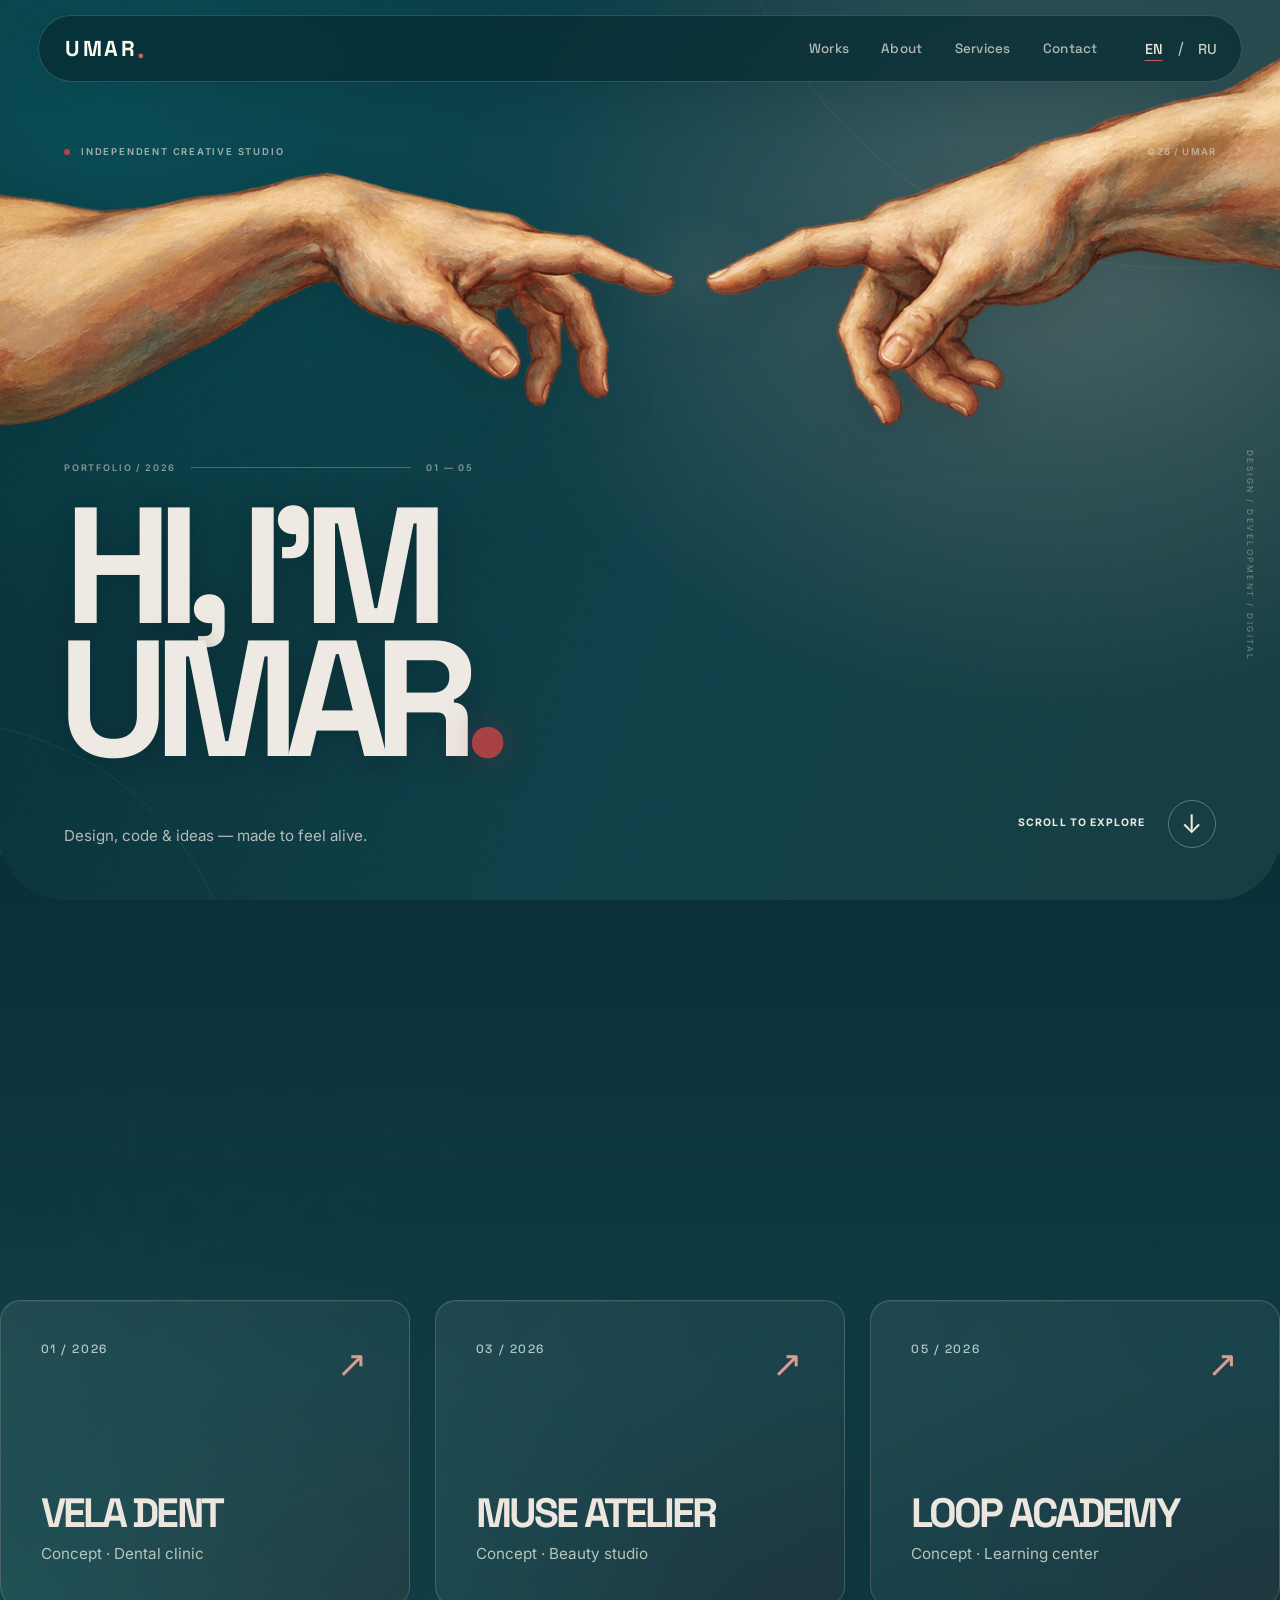
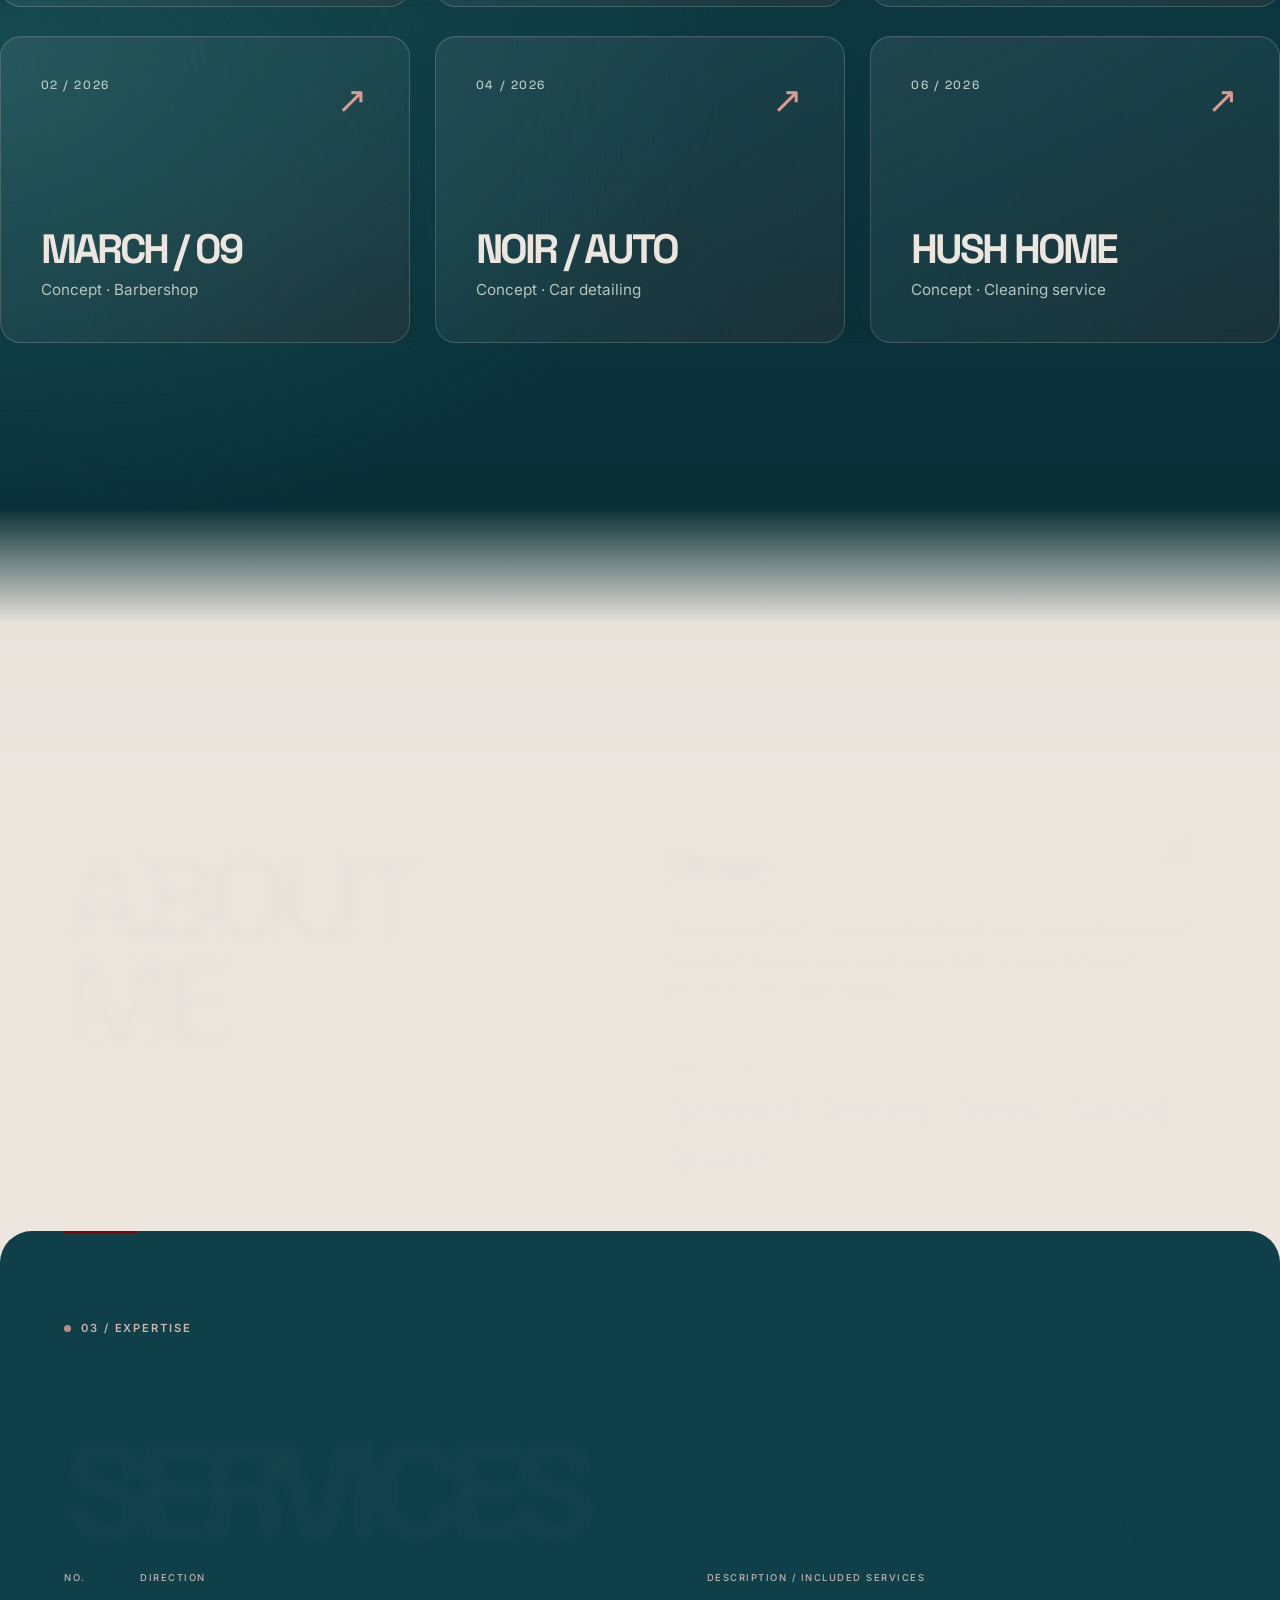
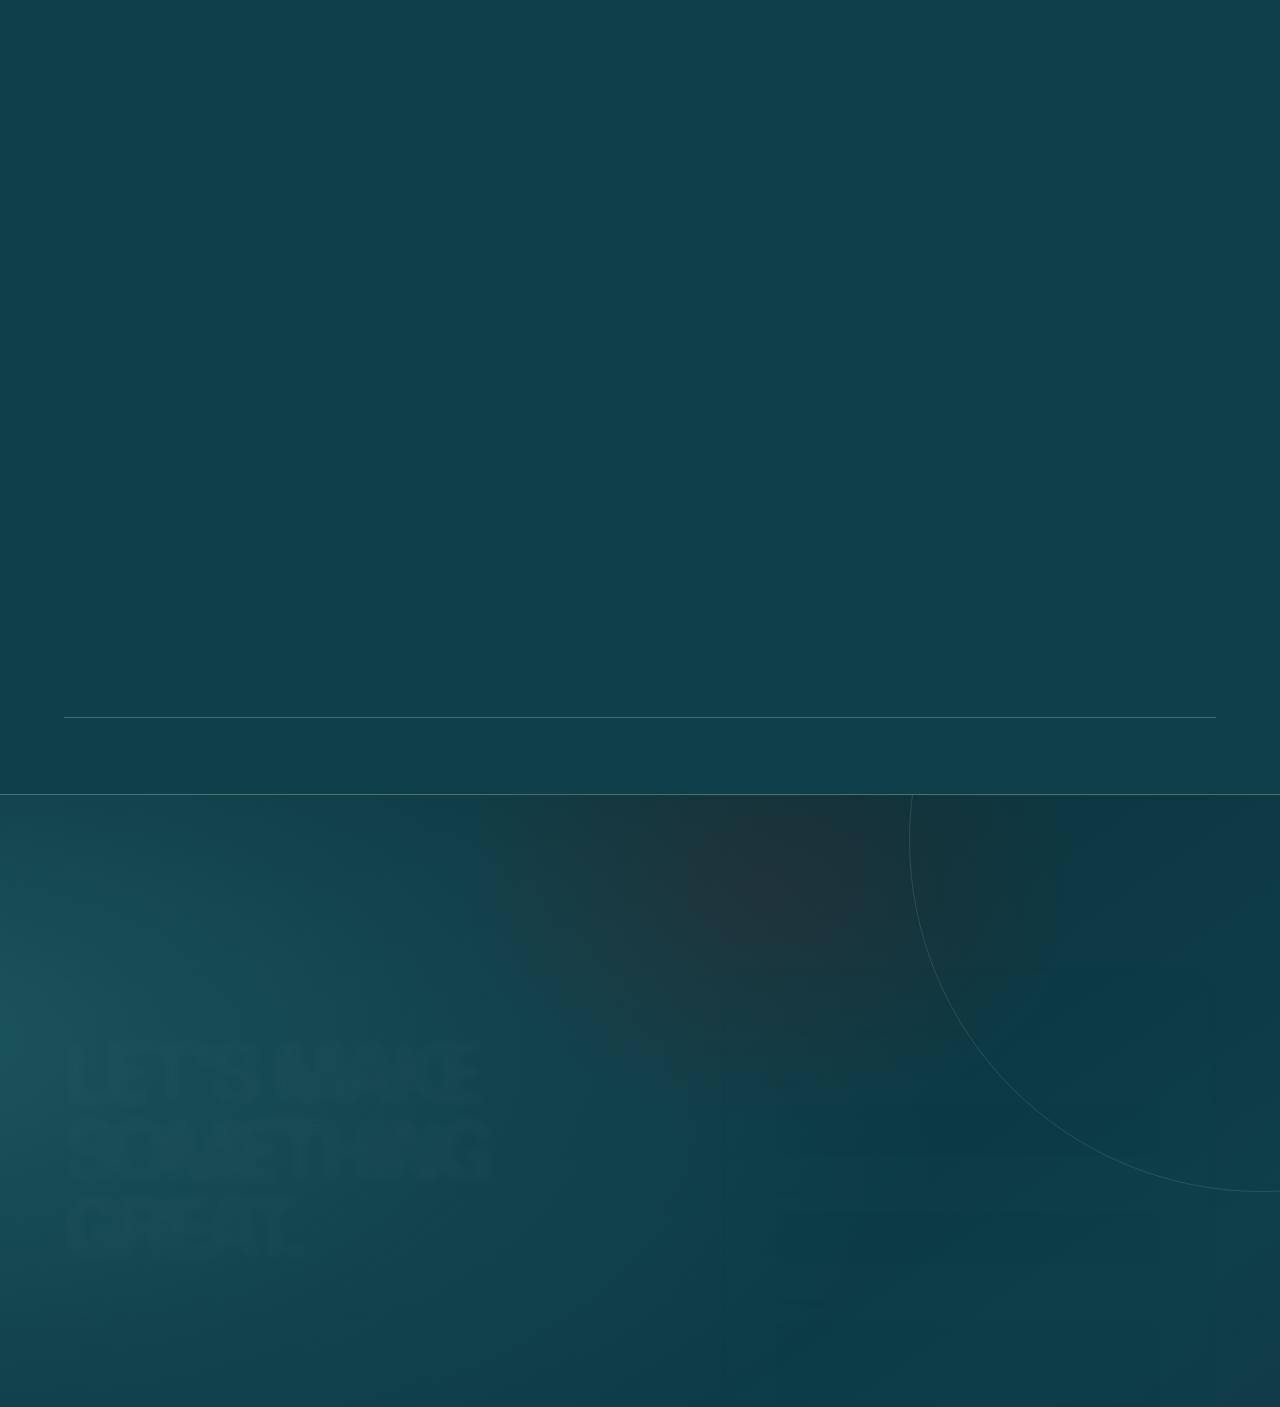
==== index.html @ 07858efa "Fix GitHub Pages homepage by redirecting to Umar Portfolio" ====
<!doctype html>
<html lang="ru">
<head>
  <meta charset="utf-8">
  <meta name="viewport" content="width=device-width, initial-scale=1">
  <meta name="robots" content="noindex">
  <title>Umar Portfolio — переход</title>
  <meta http-equiv="refresh" content="0;url=./UMAR_PORTFOLIO_GITHUB_LITE/">
  <link rel="canonical" href="./UMAR_PORTFOLIO_GITHUB_LITE/">
  <style>
    :root { color-scheme: light; font-family: system-ui, -apple-system, 'Segoe UI', sans-serif; }
    body { margin: 0; min-height: 100vh; display: grid; place-items: center; background: #ece6df; color: #0f3f49; padding: 1.5rem; }
    main { max-width: 34rem; text-align: center; }
    a { color: #7f0508; text-underline-offset: 4px; }
  </style>
</head>
<body>
  <main>
    <h1>Umar Portfolio</h1>
    <p>Переходим на основной сайт…</p>
    <p><a href="./UMAR_PORTFOLIO_GITHUB_LITE/">Открыть портфолио / Open portfolio</a></p>
  </main>
</body>
</html>
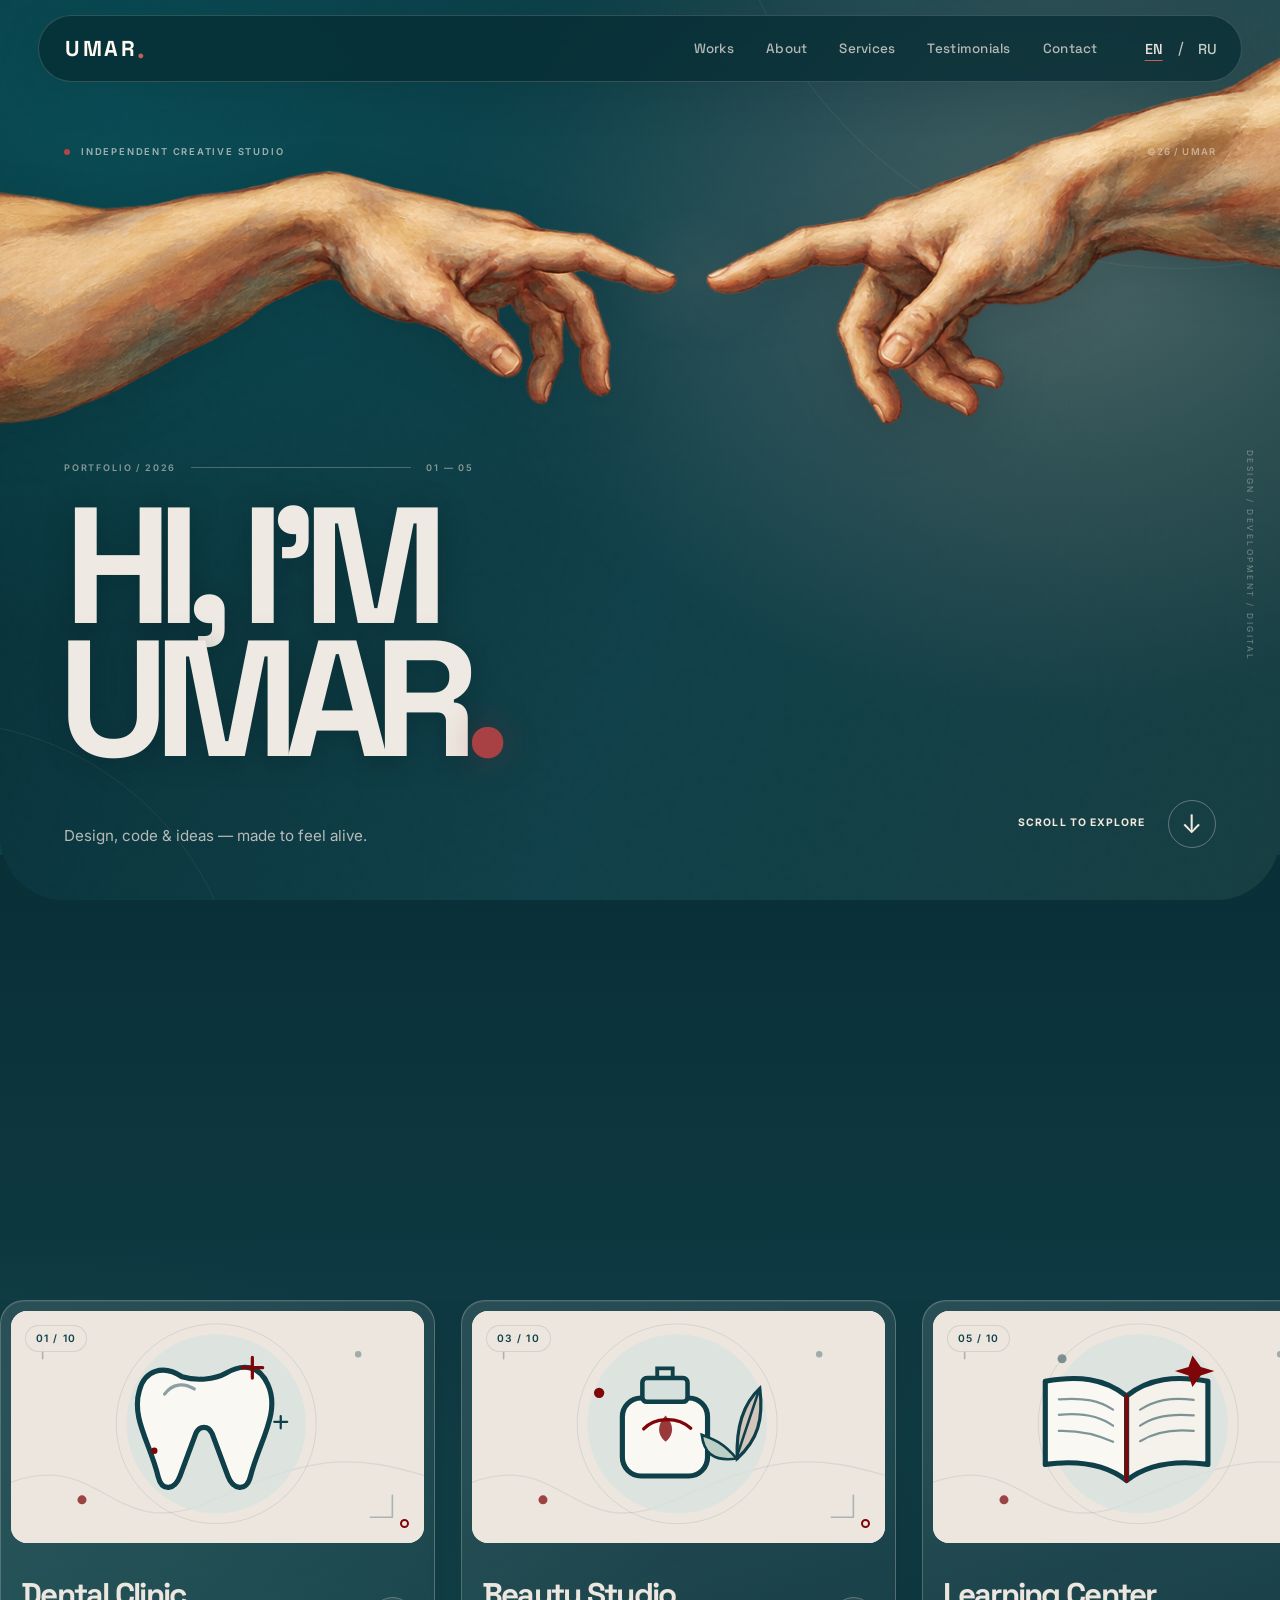
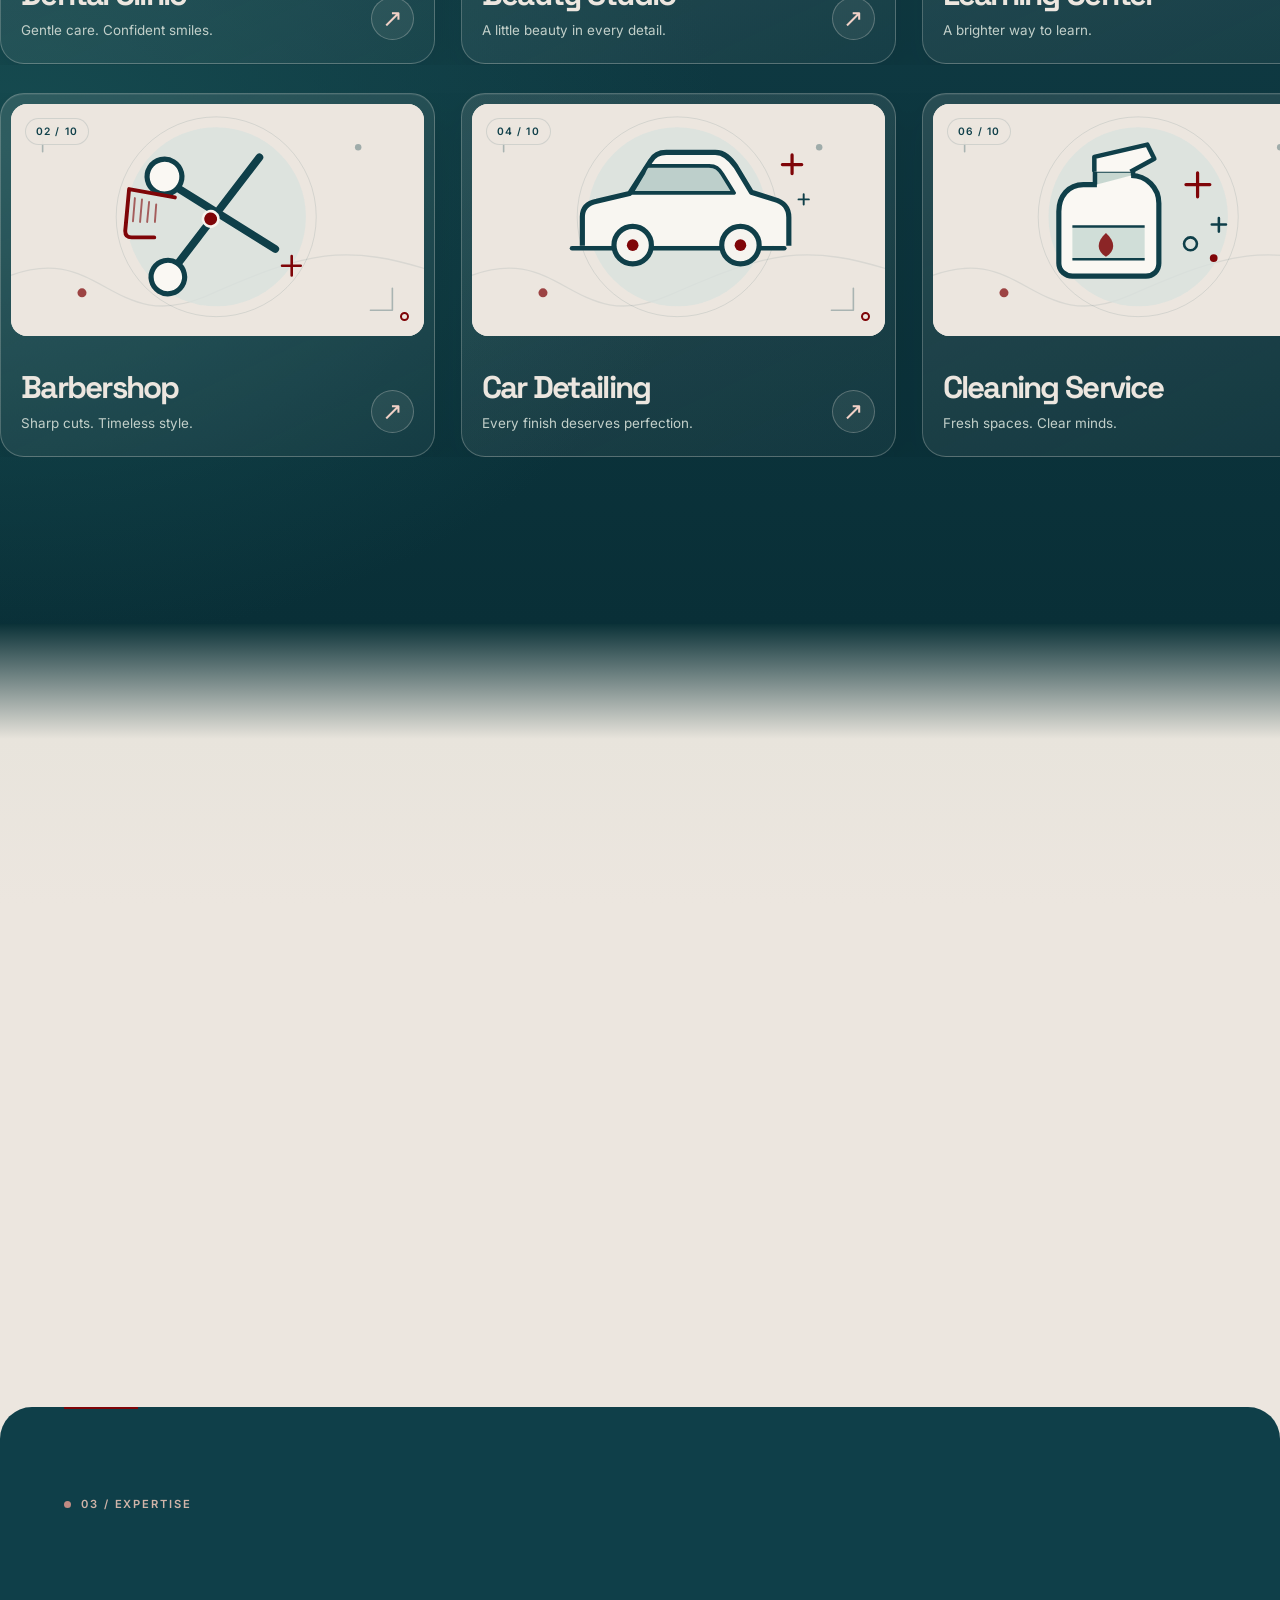
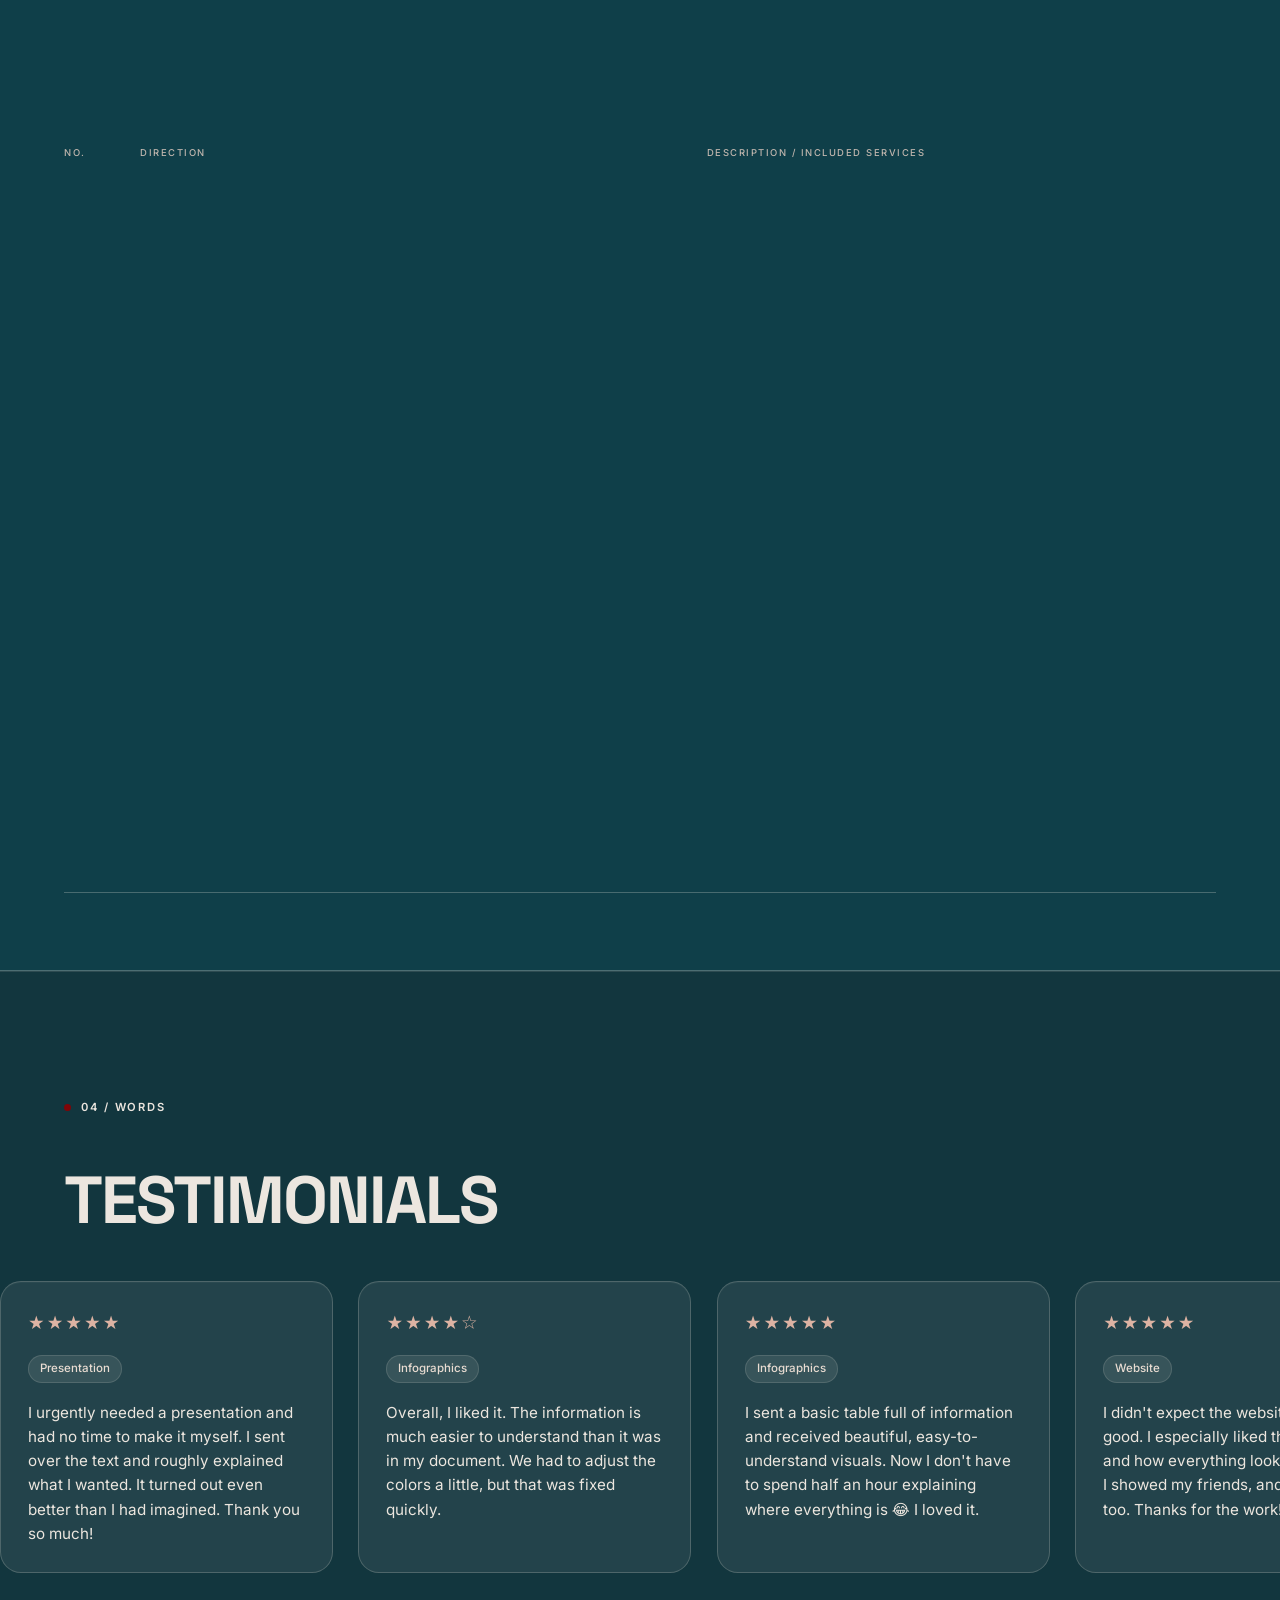
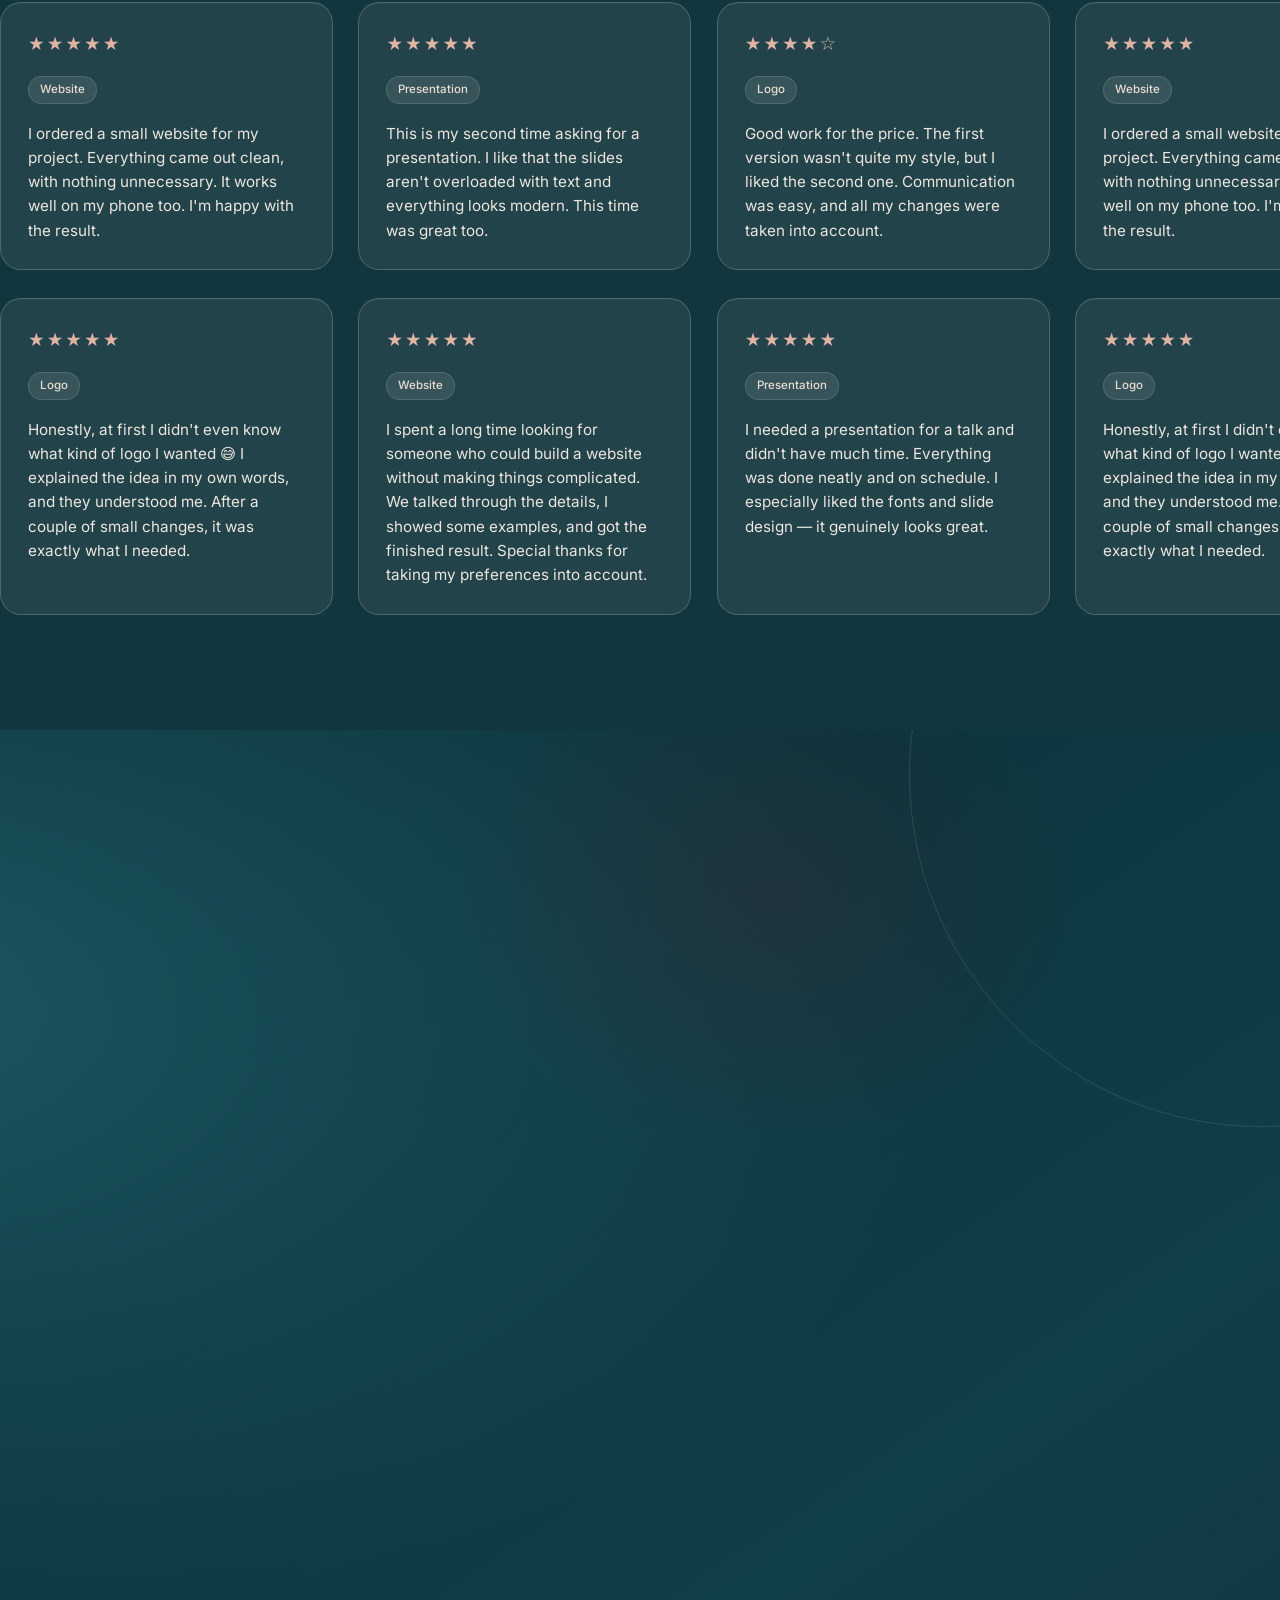
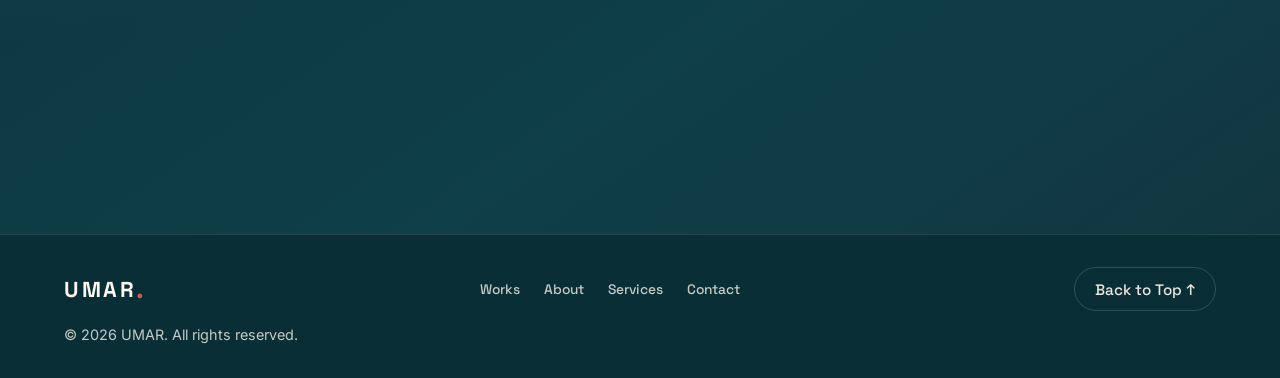
==== commit 53c9d197: "Make Umar.lab root URL the full portfolio homepage without redirect" ====
--- a/index.html
+++ b/index.html
@@ -1,24 +1,143 @@
 <!doctype html>
-<html lang="ru">
+<html lang="en">
 <head>
-  <meta charset="utf-8">
-  <meta name="viewport" content="width=device-width, initial-scale=1">
-  <meta name="robots" content="noindex">
-  <title>Umar Portfolio — переход</title>
-  <meta http-equiv="refresh" content="0;url=./UMAR_PORTFOLIO_GITHUB_LITE/">
-  <link rel="canonical" href="./UMAR_PORTFOLIO_GITHUB_LITE/">
-  <style>
-    :root { color-scheme: light; font-family: system-ui, -apple-system, 'Segoe UI', sans-serif; }
-    body { margin: 0; min-height: 100vh; display: grid; place-items: center; background: #ece6df; color: #0f3f49; padding: 1.5rem; }
-    main { max-width: 34rem; text-align: center; }
-    a { color: #7f0508; text-underline-offset: 4px; }
-  </style>
+<meta charset="utf-8">
+<meta name="viewport" content="width=device-width, initial-scale=1, viewport-fit=cover">
+<title>Umar Portfolio</title>
+<meta name="description" content="Portfolio of Umar — websites, design, video and Telegram bots.">
+<meta name="theme-color" content="#0f3f49">
+<meta http-equiv="Content-Security-Policy" content="default-src 'self'; base-uri 'self'; object-src 'none'; script-src 'self'; style-src 'self'; img-src 'self' data:; font-src 'self'; connect-src 'self' https://formspree.io; form-action 'self' https://formspree.io; frame-src 'none'">
+<meta name="referrer" content="strict-origin-when-cross-origin">
+<link rel="stylesheet" href="./UMAR_PORTFOLIO_GITHUB_LITE/css/loader.css">
+<script src="./UMAR_PORTFOLIO_GITHUB_LITE/js/loader.js"></script>
+<meta property="og:title" content="Umar Portfolio"><meta property="og:type" content="website">
+<link rel="icon" href="./UMAR_PORTFOLIO_GITHUB_LITE/assets/favicon.svg" type="image/svg+xml">
+<link rel="stylesheet" href="./UMAR_PORTFOLIO_GITHUB_LITE/css/styles.css"><link rel="stylesheet" href="./UMAR_PORTFOLIO_GITHUB_LITE/css/redesign.css">
+<link rel="stylesheet" href="./UMAR_PORTFOLIO_GITHUB_LITE/css/project-cards.css">
+<link rel="stylesheet" href="./UMAR_PORTFOLIO_GITHUB_LITE/css/approved-hands.css"><link rel="stylesheet" href="./UMAR_PORTFOLIO_GITHUB_LITE/css/refinement.css"><link rel="stylesheet" href="./UMAR_PORTFOLIO_GITHUB_LITE/css/social.css">
+  <link rel="canonical" href="https://umar3767.github.io/umar.lab/">
 </head>
-<body>
-  <main>
-    <h1>Umar Portfolio</h1>
-    <p>Переходим на основной сайт…</p>
-    <p><a href="./UMAR_PORTFOLIO_GITHUB_LITE/">Открыть портфолио / Open portfolio</a></p>
-  </main>
+<body class="page-home">
+
+<div class="um-loader" id="umLoader" role="status" aria-hidden="true" aria-label="Loading portfolio" aria-live="polite">
+  <div class="um-loader__top" aria-hidden="true"><span>UMAR <strong>/</strong> LAB</span><span>INDEPENDENT CREATIVE STUDIO</span></div>
+  <div class="um-loader__center">
+    <div class="um-loader__eyebrow" aria-hidden="true">PORTFOLIO EXPERIENCE</div>
+    <div class="um-loader__wordmark" aria-hidden="true">UMAR<span>.</span></div>
+    <div class="um-loader__descriptor" aria-hidden="true">DESIGN · DEVELOPMENT · DIGITAL</div>
+    <div class="um-loader__progress" aria-hidden="true"></div>
+    <div class="um-loader__status"><span class="um-loader__pulse" aria-hidden="true"></span><span class="um-loader__en">Preparing the experience</span><span class="um-loader__ru" lang="ru">Загружаем сайт</span></div>
+  </div>
+  <div class="um-loader__bottom" aria-hidden="true"><span>BUILT WITH INTENTION</span><span>© UMAR / 2026</span></div>
+</div>
+
+<a class="skip" href="#main" data-i18n="skip">Skip to content</a>
+<header class="nav" id="nav">
+  <div class="nav__bar">
+    <a class="logo" href="#top" data-i18n-aria="home" aria-label="Umar — home">UMAR<span>.</span></a>
+    <nav class="nav__links" id="navLinks" aria-label="Main navigation" data-i18n-aria="mainNav">
+      <a href="#works" data-nav="works" data-i18n="nav.works">Works</a>
+      <a href="#about" data-nav="about" data-i18n="nav.about">About</a>
+      <a href="#services" data-nav="services" data-i18n="nav.services">Services</a>
+      <a href="#testimonials" data-nav="testimonials" data-i18n="nav.testimonials" hidden>Testimonials</a>
+      <a href="#contact" data-nav="contact" data-i18n="nav.contact">Contact</a>
+    </nav>
+    <div class="lang" role="group" aria-label="Language" data-i18n-aria="langSwitch">
+      <button type="button" data-lang="en" aria-pressed="true">EN</button><span aria-hidden="true">/</span><button type="button" data-lang="ru" aria-pressed="false">RU</button>
+    </div>
+    <button class="burger" id="burger" type="button" aria-expanded="false" aria-controls="navLinks" aria-label="Menu" data-i18n-aria="menu"><i></i><i></i></button>
+  </div>
+</header>
+<main id="main">
+<section class="hero" id="top" aria-label="Umar">
+  <div class="hero__grain" aria-hidden="true"></div>
+  <div class="hero__orbit hero__orbit--one" aria-hidden="true"></div><div class="hero__orbit hero__orbit--two" aria-hidden="true"></div>
+  <div class="hero__eyebrow"><span class="hero__eyebrow-dot"></span><span data-i18n="heroEyebrow">INDEPENDENT CREATIVE STUDIO</span><span class="hero__eyebrow-num">©26 / UMAR</span></div>
+  <div class="hero__hands" aria-hidden="true">
+    <div id="handL" class="hand-rig hand-rig--left"><div class="hand-pointer"><div class="hand-idle">
+      <img class="hero__hand hero__hand--left" src="./UMAR_PORTFOLIO_GITHUB_LITE/assets/left-hand-B.png" width="777" height="1024" alt="" decoding="async" fetchpriority="high">
+    </div></div></div>
+    <div id="handR" class="hand-rig hand-rig--right"><div class="hand-pointer"><div class="hand-idle">
+      <img class="hero__hand hero__hand--right" src="./UMAR_PORTFOLIO_GITHUB_LITE/assets/right-hand-B.png" width="759" height="1024" alt="" decoding="async" fetchpriority="high">
+    </div></div></div>
+    <span class="hero__touch-light"></span>
+  </div>
+  <div class="hero__text" id="heroText">
+    <div class="hero__index" aria-hidden="true"><span>PORTFOLIO / 2026</span><span class="hero__index-line"></span><span>01 — 05</span></div>
+    <h1 class="hero__title"><span class="sr">HI, I'M UMAR</span><span class="vis" id="heroVis" aria-hidden="true"><span class="hero__title-top">HI, I'M</span><span class="hero__title-bottom">UMAR<b>.</b></span></span></h1>
+    <div class="hero__bottom"><p class="hero__sub" data-i18n="heroSub">Websites, design &amp; tools</p><a class="hero__scroll" href="#works" data-i18n-aria="scrollLabel" aria-label="Scroll to projects"><span data-i18n="scroll">Scroll to explore</span><span class="hero__scroll-icon">↓</span></a></div>
+  </div>
+  <div class="hero__edge" aria-hidden="true">DESIGN / DEVELOPMENT / DIGITAL</div>
+</section>
+<section class="works dark" id="works" aria-labelledby="worksH">
+  <div class="wrap works__head"><div class="section-heading"><p class="section-kicker"><span class="dot"></span> 01 / SELECTED</p><h2 id="worksH" data-i18n="worksTitle">SELECTED WORKS</h2></div><a class="textlink" href="./works.html" data-i18n="viewAll">View All Works ↗</a></div>
+  <div class="rows" id="workRows"></div>
+  <noscript><div class="nojs-gallery" aria-label="Projects"><a href="https://umar3767.github.io/business-websites-10/01-dental/" target="_blank" rel="noopener noreferrer"><span>Dental Clinic</span><small>Gentle care. Confident smiles.</small><span aria-hidden="true">↗</span></a>
+<a href="https://umar3767.github.io/business-websites-10/02-barbershop/" target="_blank" rel="noopener noreferrer"><span>Barbershop</span><small>Sharp cuts. Timeless style.</small><span aria-hidden="true">↗</span></a>
+<a href="https://umar3767.github.io/business-websites-10/03-beauty-salon/" target="_blank" rel="noopener noreferrer"><span>Beauty Studio</span><small>A little beauty in every detail.</small><span aria-hidden="true">↗</span></a>
+<a href="https://umar3767.github.io/business-websites-10/04-car-detailing/" target="_blank" rel="noopener noreferrer"><span>Car Detailing</span><small>Every finish deserves perfection.</small><span aria-hidden="true">↗</span></a>
+<a href="https://umar3767.github.io/business-websites-10/05-learning-center/" target="_blank" rel="noopener noreferrer"><span>Learning Center</span><small>A brighter way to learn.</small><span aria-hidden="true">↗</span></a>
+<a href="https://umar3767.github.io/business-websites-10/06-cleaning/" target="_blank" rel="noopener noreferrer"><span>Cleaning Service</span><small>Fresh spaces. Clear minds.</small><span aria-hidden="true">↗</span></a>
+<a href="https://umar3767.github.io/business-websites-10/07-auto-service/" target="_blank" rel="noopener noreferrer"><span>Auto Repair</span><small>Expert care for every mile.</small><span aria-hidden="true">↗</span></a>
+<a href="https://umar3767.github.io/business-websites-10/08-furniture/" target="_blank" rel="noopener noreferrer"><span>Furniture Studio</span><small>Comfort shaped by design.</small><span aria-hidden="true">↗</span></a>
+<a href="https://umar3767.github.io/business-websites-10/09-renovation/" target="_blank" rel="noopener noreferrer"><span>Home Renovation</span><small>Better spaces, thoughtfully made.</small><span aria-hidden="true">↗</span></a>
+<a href="https://umar3767.github.io/business-websites-10/10-flower-shop/" target="_blank" rel="noopener noreferrer"><span>Flower Shop</span><small>Flowers for every meaningful moment.</small><span aria-hidden="true">↗</span></a></div></noscript>
+  <p class="wrap empty" id="workEmpty" hidden data-i18n="empty"></p>
+</section>
+<section class="about light" id="about" aria-labelledby="aboutH">
+  <div class="wrap about__in"><div class="about__intro"><p class="section-kicker"><span class="dot"></span> 02 / THE PERSON</p><h2 id="aboutH" data-i18n="aboutTitle">ABOUT ME</h2></div>
+    <div class="about__content">
+      <div class="about__masthead"><div><p class="about__caption" data-i18n="aboutProfileLabel">PROFILE</p><p class="about__name" id="aboutName">Umar</p></div><span class="about__seal" aria-hidden="true"><span>u<b>.</b></span></span></div>
+      <!-- Default-language content remains readable if JavaScript is unavailable. -->
+      <p class="about__text" id="aboutText">My name is Umar, I’m 15 years old, and I live in Uzbekistan. I enjoy learning new things, exploring creative ideas, and constantly improving myself. In my free time, I enjoy playing football and exploring modern technology. I like setting goals and working towards achieving them.</p>
+      <div class="about__skills"><p class="about__caption" data-i18n="aboutSkillsLabel">AREAS OF FOCUS</p><ul class="tags" id="aboutSkills"><li>Web Development &amp; UI/UX</li><li>Graphic Design &amp; Branding</li><li>AI Tools &amp; Telegram Bots</li><li>Presentations &amp; Infographics</li><li>Video Editing</li></ul></div>
+    </div></div>
+</section>
+<section class="services dark" id="services" aria-labelledby="servH">
+  <div class="wrap"><p class="section-kicker"><span class="dot"></span> 03 / EXPERTISE</p><div class="services__titleline"><h2 id="servH" data-i18n="servicesTitle">SERVICES</h2><span class="services__aside" data-i18n="servicesAside">THOUGHTFUL WORK,<br> BUILT TO MATTER.</span></div><div class="services__legend" aria-hidden="true"><span data-i18n="servicesNumberLabel">NO.</span><span data-i18n="servicesDirectionLabel">DIRECTION</span><span data-i18n="servicesScopeLabel">DESCRIPTION / INCLUDED SERVICES</span></div>
+    <!-- Static default-language fallback; app.js refreshes from content.js on load. -->
+    <ol class="svc" id="svcList"><li class="svc__group"><span class="n">01</span><h3>Websites &amp; Redesign</h3><div class="svc__detail"><p class="svc__description">New websites and thoughtful updates to existing designs.</p><ul class="svc__items"><li>Website Creation</li><li>Design Refresh</li></ul></div></li>
+<li class="svc__group"><span class="n">02</span><h3>Branding &amp; Graphic Design</h3><div class="svc__detail"><p class="svc__description">Logos and visual materials with a consistent identity.</p><ul class="svc__items"><li>Graphic Design</li><li>Logo Design</li><li>Social Media Design</li></ul></div></li>
+<li class="svc__group"><span class="n">03</span><h3>Presentations &amp; Documents</h3><div class="svc__detail"><p class="svc__description">Clear presentations, infographics and well-structured documents.</p><ul class="svc__items"><li>Presentations</li><li>Infographics</li><li>Document Design &amp; Formatting</li></ul></div></li>
+<li class="svc__group"><span class="n">04</span><h3>Telegram Bots</h3><div class="svc__detail"><p class="svc__description">Practical Telegram bots for orders, answers and reminders.</p><ul class="svc__items"><li>Telegram Bots</li></ul></div></li>
+<li class="svc__group"><span class="n">05</span><h3>Video Editing</h3><div class="svc__detail"><p class="svc__description">Editing, pacing and finishing touches for your footage.</p><ul class="svc__items"><li>Video Editing</li></ul></div></li></ol></div>
+</section>
+<section class="testi dark" id="testimonials" aria-labelledby="testH" hidden>
+  <div class="wrap"><p class="section-kicker"><span class="dot"></span> 04 / WORDS</p><h2 id="testH" data-i18n="testimonialsTitle">TESTIMONIALS</h2></div>
+  <div class="rows" id="testiRows"></div>
+</section>
+<section class="contact dark2" id="contact" aria-labelledby="contH">
+  <div class="wrap contact__in"><div class="contact__glow" aria-hidden="true"></div>
+    <div class="contact__intro"><p class="section-kicker"><span class="dot"></span> 05 / NEXT CHAPTER</p><h2 id="contH" class="contact__title" data-i18n="contactTitle">LET'S MAKE SOMETHING GREAT.</h2>
+      <p class="contact__text" data-i18n="contactText"></p>
+      <ul class="links" id="contactLinks"></ul>
+      <noscript><div class="nojs-contact"><a href="https://t.me/Pac1fik01" target="_blank" rel="noopener noreferrer">Telegram ↗</a><a href="https://wa.me/998975591991" target="_blank" rel="noopener noreferrer">WhatsApp ↗</a><a href="tel:+998975591991">Call / Звонок ↗</a></div></noscript></div>
+    <form id="form" class="contact__form" novalidate hidden><p class="form__header" data-i18n="formHeader">A GOOD PROJECT STARTS WITH HELLO. <span aria-hidden="true">↗</span></p>
+      <div class="field"><label for="fName" data-i18n="name">Name</label><input id="fName" name="name" type="text" autocomplete="name" maxlength="80" required aria-describedby="eName"><p class="err" id="eName"></p></div>
+      <div class="field"><label for="fEmail" data-i18n="email">Email</label><input id="fEmail" name="email" type="email" autocomplete="email" maxlength="120" required aria-describedby="eEmail"><p class="err" id="eEmail"></p></div>
+      <div class="field"><label for="fMsg" data-i18n="message">Message</label><textarea id="fMsg" name="message" rows="5" maxlength="3000" required aria-describedby="eMsg"></textarea><p class="err" id="eMsg"></p></div>
+      <div class="hp" aria-hidden="true"><label>Leave empty<input type="text" name="_gotcha" tabindex="-1" autocomplete="off"></label></div>
+      <button class="btn" id="send" type="submit" data-i18n="send">Send Message</button>
+      <p class="status" id="status" role="status" aria-live="polite"></p>
+      <p class="form__privacy" data-i18n="formPrivacy">Messages are delivered through Formspree. Please do not include passwords or sensitive information.</p>
+    </form>
+  </div>
+</section>
+</main>
+<footer class="foot">
+  <div class="wrap foot__in">
+    <a class="logo" href="#top" aria-label="Umar" >UMAR<span>.</span></a>
+    <nav aria-label="Footer navigation" data-i18n-aria="footNav" class="foot__nav">
+      <a href="#works" data-i18n="nav.works">Works</a><a href="#about" data-i18n="nav.about">About</a><a href="#services" data-i18n="nav.services">Services</a><a href="#contact" data-i18n="nav.contact">Contact</a>
+    </nav>
+    <button class="totop" type="button" id="toTop" data-i18n="top">Back to Top ↑</button>
+    <p class="foot__copy">© <span id="year">2026</span> UMAR. <span data-i18n="rights">All rights reserved.</span></p>
+  </div>
+</footer>
+<noscript><p class="noscript">Please enable JavaScript to view this portfolio.</p></noscript>
+<script src="./UMAR_PORTFOLIO_GITHUB_LITE/content.js"></script>
+<script src="./UMAR_PORTFOLIO_GITHUB_LITE/js/app.js"></script>
+<script src="./UMAR_PORTFOLIO_GITHUB_LITE/js/motion.js"></script>
+<script src="./UMAR_PORTFOLIO_GITHUB_LITE/js/contact.js"></script>
 </body>
 </html>
--- a/UMAR_PORTFOLIO_GITHUB_LITE/css/loader.css
+++ b/UMAR_PORTFOLIO_GITHUB_LITE/css/loader.css
@@ -0,0 +1,96 @@
+/* UMAR LAB / Signature Minimal — visible only for genuinely slow page loads. */
+.um-loader{
+  position:fixed;inset:0;z-index:10000;
+  display:grid;place-items:center;isolation:isolate;overflow:hidden;
+  padding:clamp(24px,5vw,70px);
+  padding-top:max(24px,env(safe-area-inset-top));
+  padding-bottom:max(24px,env(safe-area-inset-bottom));
+  background:
+    radial-gradient(ellipse 55% 65% at 100% 2%,rgba(127,5,8,.055),transparent 77%),
+    radial-gradient(ellipse 55% 60% at 0% 100%,rgba(15,63,73,.09),transparent 76%),
+    #ece6df;
+  color:#0f3f49;opacity:0;visibility:hidden;pointer-events:none;
+  transition:opacity .46s cubic-bezier(.16,1,.3,1),visibility 0s linear .46s;
+  font-family:"Inter",system-ui,-apple-system,"Segoe UI",sans-serif;
+  -webkit-font-smoothing:antialiased;
+}
+.um-loader::before,.um-loader::after{
+  content:"";position:absolute;pointer-events:none;border:1px solid rgba(15,63,73,.095);
+  width:min(88vw,850px);height:min(88vw,850px);border-radius:50%;z-index:-1;
+}
+.um-loader::before{right:-42%;top:-70%;transform:rotate(-25deg)}
+.um-loader::after{left:-47%;bottom:-78%;border-color:rgba(127,5,8,.07)}
+html.um-loading-slow .um-loader{
+  opacity:1;visibility:visible;pointer-events:auto;
+  transition:opacity .25s ease,visibility 0s;
+}
+.um-loader__top,.um-loader__bottom{
+  position:absolute;left:clamp(24px,5vw,70px);right:clamp(24px,5vw,70px);
+  display:flex;align-items:center;justify-content:space-between;gap:24px;
+  color:rgba(15,63,73,.65);font:600 clamp(.57rem,.85vw,.7rem)/1.4 "Inter",system-ui,sans-serif;
+  letter-spacing:.16em;text-transform:uppercase;
+}
+.um-loader__top{top:max(29px,calc(env(safe-area-inset-top) + 22px))}
+.um-loader__bottom{bottom:max(30px,calc(env(safe-area-inset-bottom) + 24px))}
+.um-loader__top strong{color:#7f0508;font-weight:700}
+.um-loader__center{position:relative;width:min(100%,670px);text-align:center;margin-top:-2.8vh}
+.um-loader__eyebrow{
+  display:flex;align-items:center;justify-content:center;gap:13px;
+  color:rgba(15,63,73,.7);font-size:clamp(.6rem,1vw,.73rem);
+  letter-spacing:.22em;font-weight:600;text-transform:uppercase;
+}
+.um-loader__eyebrow::before,.um-loader__eyebrow::after{
+  content:"";width:30px;height:1px;background:rgba(15,63,73,.3);
+}
+.um-loader__wordmark{
+  margin:17px 0 2px;font-family:"Space Grotesk","Inter",system-ui,sans-serif;
+  font-weight:700;font-size:clamp(4.3rem,15vw,10.5rem);line-height:1.06;
+  letter-spacing:-.095em;color:#0f3f49;
+}
+.um-loader__wordmark span{color:#7f0508;letter-spacing:-.06em}
+.um-loader__descriptor{
+  font-size:clamp(.62rem,1vw,.8rem);letter-spacing:.29em;
+  font-weight:600;color:rgba(15,63,73,.65);text-transform:uppercase;
+}
+.um-loader__progress{
+  position:relative;overflow:hidden;width:min(270px,67vw);height:2px;
+  margin:clamp(42px,7vh,69px) auto 18px;background:rgba(15,63,73,.18);
+}
+.um-loader__progress::after{
+  content:"";display:block;position:absolute;inset:0 auto 0 0;width:43%;
+  background:linear-gradient(90deg,rgba(127,5,8,0),#7f0508 60%,#0f3f49);
+  transform:translateX(-115%);
+  animation:um-loader-sweep 1.65s cubic-bezier(.44,.02,.37,1) infinite;
+}
+.um-loader__status{
+  display:flex;align-items:center;justify-content:center;gap:10px;
+  font-size:clamp(.6rem,.9vw,.69rem);font-weight:600;letter-spacing:.16em;
+  text-transform:uppercase;color:#586a67;
+}
+.um-loader__pulse{width:5px;height:5px;border-radius:50%;background:#7f0508;
+  animation:um-loader-pulse 1.65s ease-in-out infinite}
+.um-loader__ru{display:none}
+html[lang="ru"] .um-loader__en{display:none}
+html[lang="ru"] .um-loader__ru{display:inline}
+@keyframes um-loader-sweep{to{transform:translateX(265%)}}
+@keyframes um-loader-pulse{50%{opacity:.25;transform:scale(.75)}}
+@media(max-width:560px){
+  .um-loader{padding-inline:20px}
+  .um-loader__top,.um-loader__bottom{left:23px;right:23px;font-size:.56rem;letter-spacing:.08em}
+  .um-loader__top span:last-child,.um-loader__bottom span:last-child{display:none}
+  .um-loader__center{margin-top:-1vh}
+  .um-loader__wordmark{font-size:clamp(4.3rem,18vw,6.1rem);margin-block:21px 7px}
+  .um-loader__descriptor{letter-spacing:.16em}
+  .um-loader__eyebrow{letter-spacing:.15em}
+}
+@media(max-height:460px) and (orientation:landscape){
+  .um-loader__center{margin-top:0}
+  .um-loader__wordmark{font-size:clamp(3.2rem,12vh,5rem);margin:4px 0}
+  .um-loader__progress{margin:14px auto 9px}
+  .um-loader__top,.um-loader__bottom{font-size:.51rem}
+}
+@media(prefers-reduced-motion:reduce){
+  .um-loader{transition:none!important}
+  .um-loader__progress::after,.um-loader__pulse{animation:none!important}
+  .um-loader__progress::after{transform:none;width:38%}
+}
--- a/UMAR_PORTFOLIO_GITHUB_LITE/css/styles.css
+++ b/UMAR_PORTFOLIO_GITHUB_LITE/css/styles.css
@@ -0,0 +1,108 @@
+@font-face{font-family:"Space Grotesk";font-style:normal;font-weight:500;font-display:swap;src:url('../assets/fonts/space-grotesk-latin-500-normal.woff2') format('woff2')}
+@font-face{font-family:"Space Grotesk";font-style:normal;font-weight:700;font-display:swap;src:url('../assets/fonts/space-grotesk-latin-700-normal.woff2') format('woff2')}
+@font-face{font-family:"Inter";font-style:normal;font-weight:100 900;font-display:swap;src:url('../assets/fonts/inter-latin-wght-normal.woff2') format('woff2');unicode-range:U+0000-00FF,U+0131,U+0152-0153,U+02BB-02BC,U+02C6,U+02DA,U+02DC,U+0304,U+0308,U+0329,U+2000-206F,U+20AC,U+2122,U+2191,U+2193,U+2212,U+2215,U+FEFF,U+FFFD}
+@font-face{font-family:"Inter";font-style:normal;font-weight:100 900;font-display:swap;src:url('../assets/fonts/inter-cyrillic-wght-normal.woff2') format('woff2');unicode-range:U+0301,U+0400-045F,U+0490-0491,U+04B0-04B1,U+2116}
+:root{--midnight:#10151B;--graphite:#263440;--pearl:#F0F1ED;--ice:#91B5D0;--titanium:#B8C1C7;--cool:#E1E5E6;--line:rgba(184,193,199,.22);
+--display:"Space Grotesk","Inter",system-ui,sans-serif;--body:"Inter",system-ui,-apple-system,"Segoe UI",sans-serif;--pad:clamp(20px,5vw,72px);--ease:cubic-bezier(.22,.8,.24,1)}
+*,*::before,*::after{box-sizing:border-box}
+html{scroll-behavior:smooth;scroll-padding-top:96px;-webkit-text-size-adjust:100%;background:var(--midnight)}
+body{margin:0;font:400 1.0625rem/1.6 var(--body);color:var(--pearl);background:var(--midnight);overflow-x:hidden}
+h1,h2,h3,p,ul,ol{margin:0}ul,ol{padding:0;list-style:none}
+a{color:inherit;text-decoration:none}button,input,textarea{font:inherit;color:inherit}
+:focus-visible{outline:2px solid var(--ice);outline-offset:3px;border-radius:4px}
+.sr{position:absolute;width:1px;height:1px;overflow:hidden;clip:rect(0 0 0 0);white-space:nowrap}
+.skip{position:fixed;left:12px;top:-60px;z-index:100;background:var(--pearl);color:var(--midnight);padding:10px 16px;border-radius:8px;transition:top .2s}.skip:focus{top:12px}
+.wrap{width:100%;max-width:1320px;margin:0 auto;padding-inline:var(--pad)}
+h2{font:700 clamp(2rem,5.2vw,4.25rem)/1 var(--display);letter-spacing:-.03em}
+.textlink{font:500 1rem var(--display);padding:12px 0;display:inline-block;border-bottom:1px solid var(--line);transition:color .2s,border-color .2s}
+.textlink:hover{color:var(--ice);border-color:var(--ice)}
+/* nav */
+.nav{position:fixed;top:max(12px,env(safe-area-inset-top));left:0;right:0;z-index:50;padding-inline:12px;pointer-events:none}
+.nav__bar{pointer-events:auto;max-width:1100px;margin:0 auto;display:flex;align-items:center;gap:20px;height:60px;padding:0 14px 0 22px;border-radius:999px;background:rgba(16,21,27,.68);border:1px solid var(--line);-webkit-backdrop-filter:blur(14px);backdrop-filter:blur(14px);transition:height .3s var(--ease),background .3s}
+.nav.is-scrolled .nav__bar{height:52px;background:rgba(16,21,27,.9)}
+.logo{font:700 1.4rem var(--display);letter-spacing:-.04em;margin-right:auto;min-height:44px;display:inline-flex;align-items:center}.logo span{color:var(--ice)}
+.nav__links{display:flex;gap:4px}
+.nav__links a{padding:10px 14px;border-radius:999px;font:500 .95rem var(--display);color:var(--titanium);transition:color .2s,background .2s}
+.nav__links a:hover,.nav__links a.is-active{color:var(--pearl);background:rgba(240,241,237,.08)}
+.lang{display:flex;align-items:center;gap:2px;color:var(--titanium)}
+.lang button{background:none;border:0;padding:12px 8px;min-width:44px;min-height:44px;cursor:pointer;font:500 .9rem var(--display);color:var(--titanium)}
+.lang button[aria-pressed=true]{color:var(--pearl);text-decoration:underline;text-decoration-color:var(--ice);text-underline-offset:6px}
+.burger{display:none;width:44px;height:44px;background:none;border:0;cursor:pointer;position:relative}
+.burger i{position:absolute;left:12px;right:12px;height:2px;background:var(--pearl);transition:transform .3s var(--ease),top .3s}.burger i:first-child{top:17px}.burger i:last-child{top:25px}
+.burger[aria-expanded=true] i:first-child{top:21px;transform:rotate(45deg)}.burger[aria-expanded=true] i:last-child{top:21px;transform:rotate(-45deg)}
+/* hero */
+.hero{position:relative;min-height:100vh;min-height:100svh;display:grid;place-items:start center;overflow:hidden;background:radial-gradient(120% 80% at 50% 70%,#18212b 0%,var(--midnight) 70%)}
+.hero__hands{position:absolute;inset:0;pointer-events:none}
+.hero__hands canvas{position:absolute;top:33%;width:56%;aspect-ratio:var(--ar,1.55);will-change:transform,opacity}
+#handL{left:-6%}#handR{right:-6%}
+.hero__text{position:relative;z-index:2;text-align:center;padding:clamp(104px,19svh,190px) var(--pad) 0;will-change:transform,opacity}
+.hero__title{font:700 clamp(3.25rem,18vw,9.4rem)/.92 var(--display);letter-spacing:-.055em;text-transform:uppercase}
+.hero__title .vis{display:block;white-space:nowrap;font-variant-ligatures:none}.hero__title b{color:var(--ice);font-weight:700}
+.hero__sub{margin-top:clamp(14px,2.4svh,26px);font:500 clamp(1rem,1.6vw,1.25rem) var(--display);color:var(--titanium)}
+@media(min-width:900px){.hero__title br{display:none}.hero__title{font-size:clamp(5.5rem,10.4vw,9.4rem)}}
+@media(max-height:520px) and (orientation:landscape){.hero__text{padding-top:84px}.hero__title{font-size:clamp(2.6rem,9vw,5rem)}.hero__title br{display:none}}
+/* sections */
+section{position:relative}
+.dark{background:var(--midnight)}.dark2{background:var(--midnight)}
+.works{background:linear-gradient(var(--midnight),var(--graphite) 14%,var(--graphite));padding:clamp(72px,10vw,140px) 0 clamp(88px,12vw,160px)}
+.works__head{display:flex;justify-content:space-between;align-items:flex-end;gap:20px;flex-wrap:wrap;margin-bottom:clamp(32px,5vw,64px)}
+.light{background:linear-gradient(var(--graphite),var(--pearl) 90px,var(--pearl));color:var(--graphite);padding:clamp(100px,13vw,190px) 0 clamp(56px,8vw,110px)}
+.light2{background:linear-gradient(var(--pearl),var(--cool) 120px);color:var(--graphite);padding:clamp(40px,6vw,90px) 0 clamp(120px,14vw,200px)}
+.about__in{display:grid;grid-template-columns:1fr 1.6fr;gap:clamp(24px,6vw,96px)}
+.about__name{font:700 clamp(1.6rem,3vw,2.4rem) var(--display);letter-spacing:-.02em;margin-bottom:16px}
+.about__text{font-size:clamp(1.1rem,1.7vw,1.4rem);line-height:1.55;max-width:34em;color:#33424f}
+.tags{display:flex;flex-wrap:wrap;gap:10px;margin-top:28px}.tags li{padding:9px 16px;border:1px solid rgba(38,52,64,.35);border-radius:999px;font:500 .95rem var(--display)}
+.svc{margin-top:clamp(32px,5vw,64px);display:grid;grid-template-columns:repeat(2,1fr);column-gap:clamp(24px,6vw,96px)}
+.svc li{display:grid;grid-template-columns:3rem 1fr;gap:4px 12px;padding:24px 0;border-top:1px solid rgba(38,52,64,.25)}
+.svc .n{font:500 .95rem var(--display);color:#51606c;grid-row:span 2;padding-top:.5em}
+.svc h3{font:700 clamp(1.3rem,2.2vw,1.9rem)/1.15 var(--display);letter-spacing:-.02em}.svc p{color:#475664;max-width:28em}
+.testi{background:linear-gradient(var(--cool),var(--graphite) 120px,var(--graphite) 100%);padding:clamp(120px,14vw,200px) 0 clamp(72px,9vw,120px)}.testi h2{margin-bottom:clamp(28px,4vw,48px)}
+.contact{padding:clamp(88px,11vw,150px) 0 clamp(72px,9vw,120px);background:linear-gradient(var(--graphite),var(--midnight) 140px)}
+.contact__in{display:grid;grid-template-columns:1.1fr 1fr;gap:clamp(32px,6vw,96px);align-items:start}
+.contact__title{font-size:clamp(2.2rem,6vw,5rem)}.contact__text{margin-top:20px;color:var(--titanium);max-width:26em;font-size:1.15rem}
+.links{margin-top:28px;display:grid;gap:4px}.links a{display:inline-flex;align-items:center;min-height:44px;font:500 1.15rem var(--display);border-bottom:1px solid var(--line)}.links a:hover{color:var(--ice)}
+/* marquee rows */
+.rows{display:grid;gap:20px;overflow:hidden}
+.row{overflow:hidden;touch-action:pan-y}.track{display:flex;gap:20px;width:max-content;will-change:transform}
+.row.is-static{overflow-x:auto;padding-inline:var(--pad)}
+.card{flex:none;position:relative;display:flex;flex-direction:column;justify-content:space-between;width:clamp(260px,30vw,440px);min-height:clamp(200px,22vw,280px);padding:24px;border:1px solid var(--line);border-radius:20px;background:rgba(16,21,27,.45);transition:transform .35s var(--ease),border-color .3s,background .3s}
+.card:hover,.card:focus-visible{transform:translateY(-4px);border-color:var(--ice);background:rgba(16,21,27,.7)}
+.card .meta{display:flex;justify-content:space-between;font:500 .9rem var(--display);color:var(--titanium)}
+.card .arrow{font:500 1.6rem var(--display);color:var(--ice);transition:transform .3s var(--ease)}.card:hover .arrow{transform:translate(4px,-4px)}
+.card h3{font:700 clamp(1.7rem,3vw,2.6rem)/1 var(--display);letter-spacing:-.035em;overflow-wrap:anywhere}
+.card .cat{display:block;margin-top:8px;color:var(--titanium);font-size:.95rem}
+.quote{flex:none;width:clamp(260px,26vw,380px);padding:22px 24px;border:1px solid var(--line);border-radius:18px;background:rgba(240,241,237,.06)}
+.stars{color:var(--ice);letter-spacing:.15em;font-size:1.05rem}.quote p{margin-top:10px;color:var(--pearl)}
+.empty{color:var(--titanium);padding-block:24px}
+/* all works */
+.allworks{min-height:100vh;padding:clamp(120px,14vw,180px) 0 clamp(72px,9vw,120px);background:linear-gradient(var(--graphite),var(--midnight) 60%)}
+.allworks__title{font:700 clamp(3rem,10vw,8rem)/.95 var(--display);letter-spacing:-.05em;margin:24px 0 clamp(32px,5vw,64px)}
+.grid{display:grid;grid-template-columns:repeat(auto-fill,minmax(min(100%,300px),1fr));gap:20px}.grid .card{width:auto}
+/* form */
+.field{margin-bottom:18px}label{display:block;margin-bottom:8px;font:500 .95rem var(--display);color:var(--titanium)}
+input,textarea{width:100%;padding:14px 16px;border-radius:12px;border:1px solid rgba(184,193,199,.4);background:rgba(240,241,237,.05);font-size:1rem;transition:border-color .2s,box-shadow .2s}
+input:focus,textarea:focus{outline:none;border-color:var(--ice);box-shadow:0 0 0 3px rgba(145,181,208,.25)}
+[aria-invalid=true]{border-color:#e8a0a0}.err{min-height:0;margin-top:6px;color:#f0b4b4;font-size:.92rem}
+.hp{position:absolute;left:-9999px;width:1px;height:1px;overflow:hidden}
+.btn{min-height:52px;padding:0 32px;border:0;border-radius:999px;background:var(--pearl);color:var(--midnight);font:700 1rem var(--display);cursor:pointer;transition:background .2s,transform .2s}
+.btn:hover{background:var(--ice)}.btn:disabled{opacity:.6;cursor:progress}
+.status{margin-top:16px;min-height:1.6em;color:var(--titanium)}.status.ok{color:#b9dcc4}.status.bad{color:#f0b4b4}
+/* footer */
+.foot{background:var(--midnight);border-top:1px solid var(--line);padding:28px 0 max(28px,env(safe-area-inset-bottom))}
+.foot__in{display:flex;flex-wrap:wrap;align-items:center;gap:12px 32px}.foot__nav{display:flex;flex-wrap:wrap;margin-right:auto}
+.foot__nav a{padding:12px 12px;color:var(--titanium);font:500 .95rem var(--display)}.foot__nav a:hover{color:var(--pearl)}
+.totop{background:none;border:1px solid var(--line);border-radius:999px;padding:0 20px;min-height:44px;cursor:pointer;font:500 .95rem var(--display)}.totop:hover{border-color:var(--ice);color:var(--ice)}
+.foot__copy{width:100%;color:var(--titanium);font-size:.9rem}
+.noscript{position:fixed;bottom:0;left:0;right:0;background:var(--pearl);color:var(--midnight);padding:12px;text-align:center;z-index:99}
+/* responsive */
+@media(max-width:860px){
+ .nav__bar{padding:0 8px 0 18px;gap:6px}.burger{display:block}
+ .nav__links{position:fixed;inset:0;z-index:-1;flex-direction:column;justify-content:center;align-items:center;gap:8px;background:rgba(16,21,27,.97);opacity:0;visibility:hidden;transition:opacity .3s,visibility .3s}
+ .nav__links a{font-size:1.9rem;padding:14px 24px}
+ .nav.is-open .nav__links{opacity:1;visibility:visible}
+ .nav.is-open{z-index:60}.nav.is-open .nav__bar{background:transparent;border-color:transparent;-webkit-backdrop-filter:none;backdrop-filter:none}
+ .about__in,.contact__in{grid-template-columns:1fr}.svc{grid-template-columns:1fr}
+ .hero__hands canvas{--ar:1.1;width:64%;top:34%}#handL{left:-14%}#handR{right:-14%}
+}
+@media(max-width:560px){.hero__hands canvas{--ar:.8;width:68%;top:37%}#handL{left:-18%}#handR{right:-18%}.card{padding:20px}}
+@media(prefers-reduced-motion:reduce){html{scroll-behavior:auto}*{transition-duration:.01ms!important}}
--- a/UMAR_PORTFOLIO_GITHUB_LITE/css/redesign.css
+++ b/UMAR_PORTFOLIO_GITHUB_LITE/css/redesign.css
@@ -0,0 +1,255 @@
+/* UMAR / ART DIRECTION 02 — Aquamarine, Concrete, Burgundy
+ * Editorial typography + cinematic touch, progressive enhancement, vanilla CSS.
+ */
+:root{
+  --midnight:#092e35;--graphite:#0f3f49;--pearl:#ece6df;--ice:#b98f89;--titanium:#c4ccc5;
+  --cool:#e3e2d9;--line:rgba(236,230,223,.18);
+  --aquamarine:#0f3f49;--concrete:#ece6df;--burgundy:#7f0508;--aqua-ink:#092f37;
+  --golden:#bda7a0;--line-light:rgba(15,63,73,.18);--ease:cubic-bezier(.16,1,.3,1);
+  --pad:clamp(23px,5vw,84px);
+}
+html{background:var(--aquamarine);scroll-padding-top:90px}
+body{background:var(--aquamarine);color:var(--concrete);font-size:1rem}
+::selection{background:var(--burgundy);color:var(--concrete)}
+:focus-visible{outline:3px solid #d0a58b;outline-offset:4px}
+.wrap{max-width:1500px}
+.section-kicker{display:flex;align-items:center;gap:10px;letter-spacing:.17em;font:600 .7rem/1.4 var(--body);text-transform:uppercase;margin-bottom:clamp(28px,4vw,64px)}
+.section-kicker .dot{display:inline-block;width:7px;height:7px;flex:0 0 7px;background:var(--burgundy);border-radius:50%}
+/* Floating header remains legible across all section colors. */
+.nav{top:max(15px,env(safe-area-inset-top));padding-inline:clamp(13px,3vw,44px)}
+.nav__bar{max-width:1300px;height:67px;padding-inline:clamp(18px,2vw,30px) 11px;
+  background:rgba(6,43,50,.73);border:1px solid rgba(236,230,223,.18);
+  box-shadow:0 12px 45px rgba(6,28,33,.14);backdrop-filter:blur(17px);-webkit-backdrop-filter:blur(17px)}
+.nav.is-scrolled .nav__bar{height:56px;background:rgba(7,40,46,.93);box-shadow:0 15px 50px rgba(6,28,33,.17)}
+.logo{font-size:1.35rem;letter-spacing:.12em;color:#fffaf1}.logo span{color:#c65d57;font-size:1.18em}
+.nav__links a{color:rgba(236,230,223,.75);font-size:.84rem;letter-spacing:.02em}
+.nav__links a:hover,.nav__links a.is-active{background:rgba(236,230,223,.1);color:#fff}
+.lang button[aria-pressed=true]{text-decoration-color:#c65d57}
+/* HERO: cinematic editorial stage with separated, independently moving hand art. */
+.hero{min-height:100svh;min-height:max(750px,100svh);isolation:isolate;align-items:stretch;
+  background:radial-gradient(ellipse 45% 60% at 80% 30%,rgba(155,132,112,.18),transparent 85%),
+             radial-gradient(ellipse 70% 80% at 8% 10%,rgba(8,91,100,.65),transparent 75%),
+             linear-gradient(110deg,#062e36 0%,#0f3f49 54%,#153d41 100%);
+  border-bottom-left-radius:clamp(22px,5vw,82px);border-bottom-right-radius:clamp(22px,5vw,82px);
+  z-index:1;overflow:hidden}
+.hero::after{content:"";position:absolute;right:-12%;top:2%;height:82%;width:65%;z-index:-1;
+  background:radial-gradient(circle at 46% 39%,rgba(236,230,223,.15),rgba(236,230,223,.08) 26%,transparent 70%);pointer-events:none}
+.hero__grain{position:absolute;inset:0;pointer-events:none;opacity:.26;
+  background-image:url("data:image/svg+xml,%3Csvg viewBox='0 0 180 180' xmlns='http://www.w3.org/2000/svg'%3E%3Cfilter id='n'%3E%3CfeTurbulence type='fractalNoise' baseFrequency='.56' numOctaves='3' stitchTiles='stitch'/%3E%3C/filter%3E%3Crect width='100%25' height='100%25' opacity='.12' filter='url(%23n)'/%3E%3C/svg%3E");z-index:3;mix-blend-mode:screen}
+.hero__orbit{position:absolute;border:1px solid rgba(224,218,202,.15);border-radius:50%;pointer-events:none;z-index:0}
+.hero__orbit--one{width:72vw;height:72vw;min-width:720px;min-height:720px;top:-51vw;right:-28vw;transform:rotate(-8deg)}
+.hero__orbit--two{width:48vw;height:48vw;min-width:520px;min-height:520px;left:-29vw;bottom:-34vw}
+.hero__eyebrow{position:absolute;top:clamp(121px,16vh,190px);left:var(--pad);right:var(--pad);display:flex;align-items:center;gap:11px;
+  color:rgba(236,230,223,.67);font-weight:600;letter-spacing:.19em;font-size:clamp(.59rem,.72vw,.7rem);z-index:4}
+.hero__eyebrow-dot{height:6px;width:6px;background:#b44445;border-radius:50%;box-shadow:0 0 18px rgba(210,80,80,.5)}
+.hero__eyebrow-num{margin-left:auto;letter-spacing:.12em;color:rgba(236,230,223,.55)}
+.hero__hands{position:absolute;inset:0;pointer-events:none;z-index:1;overflow:visible}
+
+
+
+
+
+.hero__text{position:relative;z-index:5;width:100%;min-height:100svh;display:flex;flex-direction:column;justify-content:flex-end;
+  align-items:stretch;text-align:left;padding:0 var(--pad) clamp(45px,7.8vh,90px);pointer-events:none}
+.hero__text a{pointer-events:auto}
+.hero__index{display:flex;align-items:center;gap:15px;max-width:640px;width:100%;margin-bottom:clamp(17px,3vh,29px);
+  color:rgba(236,230,223,.55);letter-spacing:.2em;font-size:clamp(.57rem,.7vw,.68rem);font-weight:600}
+.hero__index-line{height:1px;background:rgba(236,230,223,.28);flex:1}
+.hero__title{font:700 clamp(4.3rem,12.9vw,13.8rem)/.78 var(--display);letter-spacing:-.093em;
+  color:#eee9e2;text-shadow:0 5px 30px rgba(0,28,31,.18);margin:0;text-transform:uppercase;overflow:visible}
+.hero__title .vis{white-space:normal;display:flex;align-items:flex-start;flex-direction:column;gap:.025em}
+.hero__title-top,.hero__title-bottom{display:block;white-space:nowrap;letter-spacing:inherit}
+.hero__title-bottom{position:relative;margin-left:-.035em}
+.hero__title b{color:#a84144;font-weight:700;text-shadow:0 0 35px rgba(154,37,45,.4)}
+.hero__bottom{display:flex;align-items:end;justify-content:space-between;gap:24px;margin-top:clamp(25px,4vh,51px)}
+.hero__sub{margin:0;max-width:350px;font:400 clamp(.94rem,1.18vw,1.14rem)/1.55 var(--body);color:rgba(236,230,223,.75)}
+.hero__scroll{display:flex;gap:23px;align-items:center;white-space:nowrap;letter-spacing:.1em;text-transform:uppercase;font-size:.65rem;font-weight:700;color:#f1e9df}
+.hero__scroll-icon{display:grid;place-items:center;width:48px;height:48px;border:1px solid rgba(236,230,223,.35);border-radius:50%;font:400 1.6rem var(--body);transition:transform .35s var(--ease),background .35s}
+.hero__scroll:hover .hero__scroll-icon{transform:translateY(6px);background:rgba(255,255,255,.1)}
+.hero__edge{position:absolute;top:50%;right:24px;writing-mode:vertical-rl;letter-spacing:.3em;font-size:.52rem;color:rgba(236,230,223,.42);z-index:3}
+/* WORKS: velvet gradient bands, visual rhythm, oversized typography */
+.works{margin-top:-45px;padding:clamp(155px,17vw,244px) 0 clamp(115px,13vw,175px);
+  background:radial-gradient(ellipse at 0% 65%,#164b50 0%,transparent 40%),linear-gradient(180deg,#092f37,#103c45 42%,#092f37);overflow:hidden}
+.works__head{margin-bottom:clamp(48px,6vw,90px);align-items:end}
+.works h2{max-width:680px;font-size:clamp(3.15rem,8vw,7.7rem);letter-spacing:-.075em;line-height:.91;color:#f1e7dd}
+.textlink{letter-spacing:.045em;border-color:rgba(236,230,223,.4);transition:transform .3s,color .3s,border .3s}
+.textlink:hover{color:#f0bbb0;transform:translateY(-2px);border-color:#f0bbb0}
+.rows{gap:clamp(16px,2.2vw,31px)}
+.track{gap:clamp(15px,2vw,26px)}
+.card{width:clamp(275px,32vw,500px);min-height:clamp(228px,24vw,355px);padding:clamp(26px,3.1vw,43px);background:
+  radial-gradient(ellipse at 100% 110%,rgba(128,20,24,.12),transparent 63%),
+  linear-gradient(135deg,rgba(236,230,223,.08),rgba(236,230,223,.025));
+  border:1px solid rgba(236,230,223,.19);border-radius:clamp(16px,1.6vw,27px);
+  box-shadow:inset 0 1px 0 rgba(236,230,223,.06),0 16px 36px rgba(5,31,37,.11)}
+.card:hover,.card:focus-visible{transform:translateY(-7px) scale(1.015);background:linear-gradient(135deg,rgba(236,230,223,.14),rgba(236,230,223,.045));border-color:rgba(236,230,223,.4)}
+.card .meta{font-size:.75rem;letter-spacing:.13em;color:#b4c9c5}
+.card h3{font:700 clamp(1.9rem,3.2vw,3.35rem)/.97 var(--display);letter-spacing:-.07em;color:var(--concrete)}
+.card .cat{color:#b6c5bd}.card .arrow{font-size:2.3rem;color:#dc9a90}
+.works .empty{margin-top:12px;padding:32px;border:1px solid rgba(236,230,223,.22);border-radius:22px;max-width:850px;
+  color:#e3dcd0;background:rgba(236,230,223,.035)}
+/* ABOUT: warm concrete editorial type */
+.about{background:linear-gradient(180deg,#0b3238 0, #e8e4dc 115px,#ece6df 280px);padding:clamp(190px,22vw,285px) 0 clamp(130px,16vw,225px);color:#0f3f49}
+.about__in{grid-template-columns:1fr 1.1fr;gap:clamp(55px,9vw,165px)}
+.about h2{font-size:clamp(4.2rem,9.8vw,10rem);letter-spacing:-.085em;line-height:.82;max-width:600px}
+.about__intro{position:relative}.about__intro::after{content:"";display:block;width:clamp(80px,13vw,190px);height:4px;margin-top:40px;background:#7f0508;border-radius:99px}
+.about__content{padding-top:clamp(50px,8vw,100px);position:relative}
+.about__star{position:absolute;top:-20px;right:0;font:400 clamp(2.5rem,7vw,7rem)/1 var(--display);color:rgba(127,5,8,.65);animation:slow-turn 28s linear infinite}
+@keyframes slow-turn{to{transform:rotate(360deg)}}
+.about__name{font-size:clamp(2.1rem,4vw,4.6rem);letter-spacing:-.06em;line-height:1.1;margin-bottom:24px;color:#0e3b45}
+.about__text{font-size:clamp(1.13rem,1.6vw,1.48rem);line-height:1.6;color:#344c50}
+.tags{margin-top:39px;gap:9px}.tags li{border-color:rgba(15,63,73,.25);border-radius:40px;padding:10px 15px;color:#21454d;background:rgba(255,255,255,.19);font-size:.87rem;transition:background .25s,transform .25s}
+.tags li:hover{background:rgba(255,255,255,.68);transform:translateY(-3px)}
+/* SERVICES: elegant editorial number rows */
+.services{background:linear-gradient(180deg,#ece6df,#e5dfd6);padding:clamp(60px,7vw,100px) 0 clamp(135px,16vw,225px);color:#0d3942}
+.services__titleline{display:flex;justify-content:space-between;align-items:flex-end;gap:28px}
+.services h2{font-size:clamp(4.2rem,10.8vw,11.2rem);letter-spacing:-.088em;line-height:.86}
+.services__aside{max-width:220px;letter-spacing:.14em;color:#547178;text-align:right;font-size:.73rem;font-weight:600;line-height:1.6}
+.svc{margin-top:clamp(57px,7vw,114px);column-gap:clamp(50px,8vw,140px);border-bottom:1px solid var(--line-light)}
+.svc li{grid-template-columns:45px 1fr auto;align-items:baseline;position:relative;padding:clamp(27px,3vw,44px) 0;gap:8px 14px;border-color:var(--line-light);transition:padding .35s var(--ease)}
+.svc li::after{content:'↗';grid-column:3;grid-row:1;font-size:clamp(1.15rem,2vw,1.9rem);color:#7f0508;opacity:.53;transition:transform .35s var(--ease),opacity .35s}
+.svc li:hover::after{transform:translate(4px,-4px);opacity:1}
+.svc .n{font-size:.73rem;color:#7f0508;grid-row:span 2}
+.svc h3{font:700 clamp(1.38rem,2.25vw,2.45rem)/1.08 var(--display);letter-spacing:-.05em;color:#103b44}
+.svc p{grid-column:2;grid-row:2;max-width:31em;color:#5d7375;font-size:.92rem;line-height:1.6}
+/* REVIEWS, only real ones from content.js */
+.testi{background:linear-gradient(#e5dfd6 0,#17454d 130px,#0f3f49);padding-top:180px}
+.quote{background:rgba(236,230,223,.08);border-color:rgba(236,230,223,.2)}.stars{color:#ddb3a3}
+/* CONTACT: dramatic finale with tactile glass panel */
+.contact{isolation:isolate;background:radial-gradient(ellipse at -10% 25%,#1c5660 0%,transparent 55%),
+ linear-gradient(145deg,#092e35 0%,#0f3f49 70%,#123640 100%);padding:clamp(145px,16vw,230px) 0 clamp(110px,12vw,160px);overflow:hidden}
+.contact::after{content:"";position:absolute;width:55vw;height:55vw;min-width:480px;min-height:480px;right:-26vw;top:-24vw;border:1px solid rgba(236,230,223,.12);border-radius:50%;z-index:-1}
+.contact__in{position:relative;grid-template-columns:1.12fr 1fr;gap:clamp(45px,8vw,148px)}
+.contact__intro{position:relative}
+.contact__title{max-width:740px;font-size:clamp(3.4rem,6.8vw,8.3rem);line-height:.89;letter-spacing:-.075em;color:#eee6dc}
+.contact__text{max-width:390px;margin-top:32px;font-size:clamp(1.04rem,1.5vw,1.22rem);color:rgba(236,230,223,.68)}
+.contact__glow{position:absolute;top:-40%;right:15%;height:70%;width:50%;background:radial-gradient(ellipse,rgba(127,5,8,.15),transparent 70%);pointer-events:none;z-index:-1}
+.contact__form{position:relative;padding:clamp(29px,4vw,63px);border:1px solid rgba(236,230,223,.22);border-radius:clamp(20px,3vw,34px);
+ background:linear-gradient(135deg,rgba(236,230,223,.105),rgba(236,230,223,.035));box-shadow:0 30px 65px rgba(3,27,32,.13),inset 0 1px 0 rgba(255,255,255,.07);backdrop-filter:blur(10px)}
+.form__header{font:600 clamp(.75rem,1vw,.91rem)/1.6 var(--display);letter-spacing:.15em;margin-bottom:35px;color:#eee6dc}
+.field{margin-bottom:26px}.field label{font-size:.83rem;color:#d7d6cf}
+.field input,.field textarea{background:rgba(5,39,46,.26);border:1px solid rgba(236,230,223,.23);border-radius:11px;min-height:55px;padding:15px 17px;color:#fffdf5;transition:border .25s,background .25s,box-shadow .25s}
+.field textarea{resize:vertical;min-height:144px}.field input:focus,.field textarea:focus{border-color:#d39c99;box-shadow:0 0 0 3px rgba(174,97,97,.18);background:rgba(5,39,46,.32)}
+.btn{background:#ece6df;color:#133c43;min-height:55px;border-radius:10px;padding:0 28px;font-weight:700;letter-spacing:.03em}
+.btn:hover{background:#ead2ca;transform:translateY(-3px)}.status{font-size:.91rem;color:#c5d2cd}
+.links{margin-top:40px}.links a{border-bottom-color:rgba(236,230,223,.2);padding-block:8px}
+.foot{background:#092e35;border-color:rgba(236,230,223,.13);padding-block:32px}
+.foot .logo{font-size:1.35rem}.foot__nav a{font-size:.86rem}
+/* All Works standalone page */
+.allworks{background:radial-gradient(ellipse at 95% 0%,rgba(127,5,8,.23),transparent 48%),
+ linear-gradient(150deg,#0b333b,#103f49 55%,#092e35);padding:clamp(160px,16vw,235px) 0 clamp(105px,12vw,180px)}
+.allworks__title{margin:22px 0 clamp(45px,6vw,90px);font-size:clamp(4.6rem,11vw,12rem);letter-spacing:-.09em;line-height:.83}
+.grid{gap:24px;grid-template-columns:repeat(auto-fill,minmax(min(100%,340px),1fr))}
+.grid .card{min-height:290px}
+/* Cinematic section entrances: content remains visible if JS fails. */
+.motion-ready .reveal{opacity:0;transform:translate3d(0,46px,0);filter:blur(6px);transition:opacity 1s var(--ease),transform 1.2s var(--ease),filter 1s var(--ease)}
+.motion-ready .reveal.is-visible{opacity:1;transform:translate3d(0,0,0);filter:blur(0)}
+.motion-ready .reveal:nth-child(2){transition-delay:.08s}
+/* Gentle cross-section ambient wash; not a scroll-jacking effect. */
+@media(min-width:1200px){.hero__text{padding-bottom:clamp(30px,5.8vh,75px)}}
+@media(max-width:1050px){
+ .hero{min-height:900px;min-height:max(750px,100svh)}
+ 
+ .hero__text{min-height:max(750px,100svh)}
+ .hero__title{font-size:clamp(5rem,14vw,9rem)}
+ 
+ .about__in{gap:55px}.about h2{font-size:clamp(3.8rem,9vw,7rem)}
+}
+@media(max-width:860px){
+ .nav__links{background:rgba(7,45,52,.97);backdrop-filter:blur(22px)}
+ .nav.is-open .nav__bar{background:rgba(7,45,52,.0)}
+ .about__in,.contact__in{grid-template-columns:1fr;gap:65px}
+ .about__content{padding-top:50px}.about__star{top:-15px}
+ .hero__edge{display:none}
+ 
+ 
+ .hero__title{font-size:clamp(5rem,15.5vw,9.6rem)}
+ .contact__form{max-width:750px}
+}
+@media(max-width:560px){
+ :root{--pad:clamp(22px,6vw,32px)}
+ .nav__bar{height:56px}.nav.is-scrolled .nav__bar{height:52px}.logo{font-size:1.1rem}
+ .hero{min-height:760px;min-height:max(730px,100svh);border-radius:0 0 30px 30px}
+ .hero__eyebrow{top:111px;font-size:.53rem;gap:8px;letter-spacing:.10em}.hero__eyebrow-num{font-size:.56rem}
+ .hero__hands{inset:0}
+ 
+ 
+ .hero__text{min-height:max(730px,100svh);padding-bottom:52px}
+ .hero__index{margin-bottom:17px;font-size:.55rem;letter-spacing:.12em}
+ .hero__title{font-size:clamp(4.25rem,18vw,7.9rem);line-height:.86;letter-spacing:-.09em}
+ .hero__bottom{margin-top:29px;align-items:end;gap:18px}
+ .hero__sub{font-size:.86rem;line-height:1.55;max-width:165px}
+ .hero__scroll{font-size:.57rem;gap:10px}
+ .hero__scroll-icon{width:41px;height:41px}
+ .hero__orbit--one{top:-410px;right:-530px}.hero__orbit--two{bottom:-350px;left:-400px}
+ .works{padding-top:150px;padding-bottom:115px}
+ .works__head{align-items:start;gap:21px}
+ .works h2{font-size:clamp(3rem,11.9vw,5rem)}
+ .works .textlink{font-size:.88rem}
+ .card{width:min(82vw,360px);min-height:230px}
+ .card h3{font-size:2rem}
+ .about{padding-top:186px;padding-bottom:112px}
+ .about__in{gap:60px}.about h2{font-size:clamp(4rem,13.5vw,6rem)}
+ .services{padding-top:60px;padding-bottom:128px}
+ .services h2{font-size:clamp(4rem,13.5vw,6rem)}
+ .services__aside{display:none}.svc{margin-top:60px}
+ .svc li{padding:27px 0;grid-template-columns:31px 1fr 18px;gap:9px}
+ .svc h3{font-size:clamp(1.33rem,6vw,2.1rem)}.svc p{font-size:.83rem}
+ .contact{padding-top:130px;padding-bottom:105px}.contact__title{font-size:clamp(3.45rem,11.3vw,5.7rem)}
+ .contact__in{gap:42px}.contact__form{padding:26px 20px}.form__header{margin-bottom:27px}
+ .allworks{padding-top:153px}.allworks__title{font-size:clamp(4.3rem,14vw,7rem)}
+ .foot__in{gap:8px 22px}.foot__nav a{padding:9px}
+}
+@media(max-width:370px){
+ .hero__title{font-size:clamp(3.7rem,17.2vw,4.5rem)}
+ .hero__eyebrow{letter-spacing:.06em}.hero__eyebrow-num{font-size:.5rem}
+ .hero__sub{max-width:145px}.hero__scroll{gap:5px}
+}
+@media(max-height:550px) and (orientation:landscape){
+ .hero{min-height:520px}.hero__text{min-height:520px;padding-bottom:25px}.hero__eyebrow{top:90px}
+ 
+ .hero__title{font-size:clamp(2.6rem,9vw,5.1rem)}.hero__index{margin-bottom:10px}.hero__bottom{margin-top:13px}
+}
+@media(prefers-reduced-motion:reduce){
+ .hero__hand,.about__star{animation:none!important}
+ .motion-ready .reveal{opacity:1!important;transform:none!important;filter:none!important}
+}
+/* Final visual QA: avoid a hard edge at the left of the atmospheric right glow. */
+.hero::after{left:0;right:0;top:0;width:100%;height:100%;background:radial-gradient(ellipse 66% 66% at 85% 28%,rgba(236,230,223,.16),rgba(236,230,223,.07) 35%,transparent 77%)}
+
+/* CINEMATIC HUMAN 2.1. Each transform has exactly one owner.
+   Sprite positions are calibrated to the real index tips, not PNG bounds. */
+.hero__hands{--scene-width:min(112vw,2200px);--touch-y:31%;--touch-x:54%;--tip-gap:32px}
+.hand-rig{position:absolute;top:calc(var(--touch-y) - var(--scene-width)*.29232);will-change:transform,opacity;transform-origin:50% 50%}
+#handL{left:auto;right:calc(100% - var(--touch-x) + var(--tip-gap)/2 - var(--scene-width)*.00846);width:calc(var(--scene-width)*.5078125)}
+#handR{right:auto;left:calc(var(--touch-x) + var(--tip-gap)/2 - var(--scene-width)*.01107);top:calc(var(--touch-y) - var(--scene-width)*.31185);width:calc(var(--scene-width)*.4921875)}
+.hand-pointer,.hand-idle{width:100%;height:100%}
+.hand-idle{animation:human-left 10.6s cubic-bezier(.45,0,.55,1) infinite;will-change:transform}
+.hand-rig--right .hand-idle{animation-name:human-right;animation-duration:12.4s;animation-delay:-3.1s}
+.hero__hand{display:block;position:static;width:100%;height:auto;max-width:none;animation:none;translate:none;filter:drop-shadow(0 16px 24px rgba(0,20,24,.16));will-change:auto}
+@keyframes human-left{0%,100%{transform:translate3d(-2px,2px,0)}25%{transform:translate3d(0,-1px,0)}50%{transform:translate3d(3px,-4px,0)}75%{transform:translate3d(1px,0,0)}}
+@keyframes human-right{0%,100%{transform:translate3d(2px,-2px,0)}25%{transform:translate3d(0,1px,0)}50%{transform:translate3d(-3px,4px,0)}75%{transform:translate3d(-1px,0,0)}}
+/* A broad, quiet bounce light. No bright point or luminous object. */
+.hero__touch-light{position:absolute;left:var(--touch-x);top:var(--touch-y);width:clamp(100px,15vw,240px);aspect-ratio:1.3;transform:translate(-50%,-50%);background:radial-gradient(ellipse,rgba(236,214,188,.055),transparent 70%);pointer-events:none}
+/* Keep the existing type, with a quiet shadow for the forearm behind the title. */
+.hero__title{text-shadow:0 3px 28px rgba(0,28,31,.35)}
+@media(min-width:861px){.hero__index{max-width:410px}}
+.hero__eyebrow-dot{box-shadow:none}
+.hero__grain{opacity:.12}
+.hero__orbit{opacity:.5}
+.page-home .works{padding-top:clamp(100px,9vw,150px)}
+html[data-motion-paused=true] .hand-idle,.hero[data-motion-paused=true] .hand-idle,
+html[data-motion-paused=true] .about__star{animation-play-state:paused}
+@media(max-width:1050px){.hero__hands{--scene-width:128vw;--touch-y:31%;--touch-x:52%;--tip-gap:30px}}
+@media(max-width:860px){.hero__hands{--scene-width:146vw;--touch-y:36%;--touch-x:51%}}
+@media(max-width:560px){
+ .hero__hands{--scene-width:206vw;--touch-y:39%;--touch-x:50%;--tip-gap:22px}
+ .hand-idle{animation-name:human-left-mobile}
+ .hand-rig--right .hand-idle{animation-name:human-right-mobile}
+ @keyframes human-left-mobile{0%,100%{transform:translate3d(-1px,1px,0)}50%{transform:translate3d(2px,-2px,0)}}
+ @keyframes human-right-mobile{0%,100%{transform:translate3d(1px,-1px,0)}50%{transform:translate3d(-2px,2px,0)}}
+}
+@media(max-height:550px) and (orientation:landscape){.hero__hands{--scene-width:112vw;--touch-y:32%;--touch-x:56%;--tip-gap:26px}}
+@media(prefers-reduced-motion:reduce){
+ .hand-idle,.hand-rig--right .hand-idle{animation:none;transform:none;will-change:auto}
+ .hand-rig,.hero__text{will-change:auto}
+}
--- a/UMAR_PORTFOLIO_GITHUB_LITE/css/project-cards.css
+++ b/UMAR_PORTFOLIO_GITHUB_LITE/css/project-cards.css
@@ -0,0 +1,114 @@
+
+/* UMAR / Portfolio illustration system - Aquamarine, Concrete, Burgundy. */
+.works .card--project,.allworks .card--project{
+  box-sizing:border-box;width:clamp(292px,34vw,490px);min-height:0;
+  display:flex;flex-direction:column;justify-content:flex-start;gap:0;
+  padding:10px;border:1px solid rgba(236,230,223,.26);border-radius:24px;
+  overflow:hidden;background:linear-gradient(155deg,rgba(236,230,223,.12),rgba(236,230,223,.04));
+  box-shadow:0 14px 35px rgba(4,27,32,.12),inset 0 1px rgba(255,255,255,.07);
+  text-decoration:none;-webkit-tap-highlight-color:transparent;
+  transition:transform .45s cubic-bezier(.16,1,.3,1),border-color .45s ease,background .45s ease,box-shadow .45s ease
+}
+.works .card--project:hover,.works .card--project:focus-visible,
+.allworks .card--project:hover,.allworks .card--project:focus-visible{
+  transform:translateY(-7px);border-color:rgba(236,230,223,.54);
+  background:linear-gradient(145deg,rgba(236,230,223,.17),rgba(236,230,223,.07));
+  box-shadow:0 24px 50px rgba(1,23,28,.24)
+}
+.card--project:focus-visible{outline:3px solid #ddb5a0;outline-offset:4px}
+.card--project .project-card__visual{
+  position:relative;display:block;width:100%;flex-shrink:0;aspect-ratio:16/9;
+  overflow:hidden;border-radius:16px;background:#ece6df;isolation:isolate
+}
+.card--project .project-card__visual::after{
+  content:"";position:absolute;z-index:2;inset:0;pointer-events:none;
+  background:linear-gradient(110deg,transparent 12%,rgba(255,255,255,.20) 48%,transparent 72%);
+  opacity:0;transform:translateX(-43%);
+  transition:transform .85s cubic-bezier(.16,1,.3,1),opacity .55s ease
+}
+.card--project:hover .project-card__visual::after,.card--project:focus-visible .project-card__visual::after{transform:translateX(37%);opacity:1}
+.card--project .project-card__artwork{
+  display:block;width:100%;height:100%;object-fit:cover;transform:scale(1);
+  transition:transform .85s cubic-bezier(.16,1,.3,1)
+}
+.card--project:hover .project-card__artwork,.card--project:focus-visible .project-card__artwork{transform:scale(1.07)}
+.project-card__fallback{display:grid;place-items:center;width:100%;height:100%;font:700 6rem/1 "Space Grotesk",system-ui,sans-serif;color:#0f3f49}
+.card--project .project-card__number{
+  position:absolute;z-index:3;top:14px;left:14px;padding:6px 10px;
+  border:1px solid rgba(15,63,73,.12);border-radius:99px;
+  color:#0f3f49;background:rgba(236,230,223,.84);
+  font:600 .64rem/1.25 "Inter",system-ui,sans-serif;letter-spacing:.11em;
+  backdrop-filter:blur(6px);-webkit-backdrop-filter:blur(6px)
+}
+.card--project .project-card__corner{
+  position:absolute;z-index:3;bottom:15px;right:15px;
+  display:block;width:9px;height:9px;border:2px solid #7f0508;border-radius:50%;background:#ece6df
+}
+.card--project .project-card__bottom{
+  display:flex;align-items:flex-end;justify-content:space-between;gap:12px;
+  width:100%;min-height:110px;padding:20px 10px 13px
+}
+.card--project .project-card__copy{flex:1;min-width:0;display:block}
+.works .card--project .project-card__title,.allworks .card--project .project-card__title{
+  font:700 clamp(1.57rem,2.45vw,2.28rem)/1.09 "Space Grotesk","Inter",system-ui,sans-serif;
+  letter-spacing:-.055em;color:#ece6df;overflow-wrap:break-word
+}
+.card--project .cat.project-card__description{
+  display:block;margin-top:9px;color:#c3d0ca;
+  font:400 clamp(.78rem,1.05vw,.9rem)/1.5 "Inter",system-ui,sans-serif;letter-spacing:0
+}
+.card--project .project-card__arrow{
+  flex:0 0 43px;display:grid;place-items:center;width:43px;height:43px;
+  border:1px solid rgba(236,230,223,.28);border-radius:50%;
+  background:rgba(236,230,223,.07);color:#f1d1c7;
+  font:400 1.55rem/1 "Space Grotesk",system-ui,sans-serif;
+  transition:transform .45s cubic-bezier(.16,1,.3,1),background .35s ease,border-color .35s ease
+}
+.card--project:hover .project-card__arrow,.card--project:focus-visible .project-card__arrow{
+  transform:translate(3px,-3px);background:#7f0508;border-color:#9c4748;color:#fff4ef
+}
+.allworks .grid .card--project{width:100%;max-width:none;min-height:0}
+.allworks .grid li{min-width:0}
+@media(max-width:860px){
+  .works .card--project{width:min(80vw,390px)}
+  .card--project .project-card__bottom{min-height:108px;padding:17px 9px 11px}
+}
+@media(max-width:560px){
+  .works .card--project{width:min(84vw,360px);padding:8px;border-radius:19px}
+  .card--project .project-card__visual{border-radius:12px}
+  .card--project .project-card__bottom{min-height:101px}
+  .works .card--project .project-card__title,.allworks .card--project .project-card__title{font-size:clamp(1.48rem,6vw,1.87rem)}
+  .card--project .cat.project-card__description{font-size:.78rem}
+  .card--project .project-card__arrow{flex-basis:39px;width:39px;height:39px}
+  .card--project .project-card__number{top:10px;left:10px;font-size:.59rem}
+}
+@media(max-width:350px){
+  .card--project .project-card__bottom{padding:15px 5px 10px;gap:8px}
+  .card--project .cat.project-card__description{font-size:.73rem}
+}
+@media(prefers-reduced-motion:reduce){
+  .works .card--project,.allworks .card--project,.card--project .project-card__artwork,
+  .card--project .project-card__visual::after,.card--project .project-card__arrow{transition:none!important;animation:none!important}
+  .works .card--project:hover,.works .card--project:focus-visible,
+  .allworks .card--project:hover,.allworks .card--project:focus-visible{transform:none}
+  .card--project:hover .project-card__artwork,.card--project:focus-visible .project-card__artwork{transform:none}
+}
+
+
+/* Graceful enhancement when JavaScript is disabled. */
+.quote{margin:0}
+.nojs-gallery{
+  display:grid;
+  grid-template-columns:repeat(auto-fill,minmax(min(100%,260px),1fr));
+  gap:14px;margin:24px var(--pad,24px);max-width:1400px
+}
+.nojs-gallery a,.nojs-contact a{
+  display:flex;align-items:center;gap:10px;
+  padding:18px;border:1px solid rgba(236,230,223,.32);border-radius:14px;
+  background:rgba(236,230,223,.09);color:#ece6df;text-decoration:none;
+  overflow-wrap:anywhere
+}
+.nojs-gallery a{flex-direction:column;align-items:flex-start}
+.nojs-gallery a small{color:#c1cbc7}
+.nojs-gallery a:focus-visible,.nojs-contact a:focus-visible{outline:3px solid #dbb09c;outline-offset:3px}
+.nojs-contact{display:flex;flex-wrap:wrap;gap:12px;margin-top:30px}
--- a/UMAR_PORTFOLIO_GITHUB_LITE/css/approved-hands.css
+++ b/UMAR_PORTFOLIO_GITHUB_LITE/css/approved-hands.css
@@ -0,0 +1,3 @@
+/* Approved B artwork. Calibrated tip positions; existing animation layers retained. */
+#handL{width:calc(var(--scene-width)*0.505859375);right:calc(100% - var(--touch-x) + var(--tip-gap)/2 - var(--scene-width)*0.010416667);top:calc(var(--touch-y) - var(--scene-width)*0.319010417)}
+#handR{width:calc(var(--scene-width)*0.494140625);left:calc(var(--touch-x) + var(--tip-gap)/2 - var(--scene-width)*0.009114583);top:calc(var(--touch-y) - var(--scene-width)*0.314127604)}
--- a/UMAR_PORTFOLIO_GITHUB_LITE/css/refinement.css
+++ b/UMAR_PORTFOLIO_GITHUB_LITE/css/refinement.css
@@ -0,0 +1,97 @@
+/* Umar 2.2 editorial polish — bounded to About and Services. */
+.about{padding-top:clamp(190px,18vw,250px);padding-bottom:clamp(110px,10vw,150px)}
+.about__in{grid-template-columns:minmax(0,.95fr) minmax(0,1.05fr);gap:clamp(60px,8vw,125px);align-items:start}
+.about__intro .section-kicker{margin-bottom:48px}
+.about__intro::after{height:1px;width:100%;margin-top:42px;border-radius:0;background:linear-gradient(90deg,#7f0508 0 74px,rgba(15,63,73,.2) 74px 100%)}
+.about__content{padding-top:26px;border-top:1px solid rgba(15,63,73,.25)}
+.about__masthead{display:flex;justify-content:space-between;align-items:center;gap:24px;margin-bottom:24px}
+.about__caption{font:600 .61rem/1.5 var(--body);letter-spacing:.18em;color:#5b6663;text-transform:uppercase}
+.about__name{font-size:clamp(2.3rem,3.6vw,3.5rem);line-height:1.08;margin:15px 0 0;letter-spacing:-.065em}
+.about__seal{width:72px;height:72px;flex:0 0 72px;display:grid;place-items:center;position:relative;border:1px solid rgba(15,63,73,.24);border-radius:50%;color:#7f0508}
+.about__seal::before{content:"";position:absolute;inset:-6px;border:1px solid transparent;border-right-color:rgba(127,5,8,.45);border-radius:50%;transform:rotate(-38deg)}
+.about__seal::after{content:"";position:absolute;width:9px;height:1px;left:-5px;top:50%;background:#7f0508}
+.about__seal > span{font:700 43px/.85 var(--display);letter-spacing:-.1em;transform:translate(-1px,-3px)}
+.about__seal b{font-weight:500;color:#0f3f49}
+.about__text{font-size:clamp(1.1rem,1.45vw,1.3rem);line-height:1.65;max-width:33em}
+.about__skills{margin-top:34px;padding-top:22px;border-top:1px solid rgba(15,63,73,.18)}
+.about .tags{gap:9px 8px;margin-top:14px}
+.about .tags li{font:500 .81rem/1.35 var(--body);padding:10px 15px;border:1px solid rgba(15,63,73,.28);background:rgba(255,255,255,.12);color:#214b52;transition:background-color .35s var(--ease),border-color .35s var(--ease)}
+.services{position:relative;isolation:isolate;margin-top:-32px;border-radius:clamp(24px,2.5vw,40px) clamp(24px,2.5vw,40px) 0 0;background:#0f3f49;color:#ece6df;padding:clamp(76px,7vw,110px) 0 clamp(64px,6vw,90px);border-bottom:1px solid rgba(236,230,223,.28)}
+.services::before{content:"";position:absolute;top:0;left:var(--pad);width:74px;height:2px;background:#7f0508}
+.services .section-kicker{color:#d0b4a9}
+.services .section-kicker .dot{background:#c18b83}
+.services h2{color:#ece6df}
+.services__aside{color:#c0ceca}
+.services__legend{display:grid;grid-template-columns:48px minmax(0,.95fr) minmax(0,1fr);gap:28px;margin-top:clamp(46px,5vw,72px);padding-bottom:18px;color:#c0b6ae;font:500 .59rem/1.5 var(--body);letter-spacing:.16em;text-transform:uppercase}
+.services__legend > :last-child{padding-left:28px}
+.services .svc{display:block;margin-top:0;border-bottom:1px solid rgba(236,230,223,.26)}
+.services .svc > .svc__group{display:grid;grid-template-columns:48px minmax(0,.95fr) minmax(0,1fr);align-items:start;position:relative;gap:28px;padding:38px 0;border-top:1px solid rgba(236,230,223,.26);transition:background-color .4s var(--ease)}
+.services .svc > .svc__group::after{content:none}
+.services .svc .n{grid-row:auto;padding-top:7px;color:#d0aaa0;font:500 .76rem/1.4 var(--body);font-variant-numeric:tabular-nums}
+.services .svc .n::after{content:"";display:block;width:16px;height:2px;margin-top:16px;background:#b98f89;opacity:.65;transition:width .45s var(--ease),opacity .45s var(--ease)}
+.services .svc h3{color:#ece6df;font:700 clamp(1.85rem,3.15vw,3.35rem)/1.07 var(--display);letter-spacing:-.06em;max-width:20ch;min-width:0;transition:transform .45s var(--ease)}
+.svc__detail{min-width:0;padding:3px 0 0 28px;border-left:1px solid rgba(236,230,223,.14)}
+.services .svc .svc__description{color:#c7d2cd;font:400 .91rem/1.6 var(--body);max-width:33em}
+.services .svc .svc__items{display:flex;flex-wrap:wrap;align-items:baseline;gap:7px 19px;margin-top:20px}
+.services .svc .svc__items > li{display:block;position:relative;border:0;padding:0 0 0 11px;margin:0;color:#e2ddd6;font:400 .76rem/1.6 var(--body);letter-spacing:.005em}
+.services .svc .svc__items > li::before{content:"";position:absolute;left:0;top:.4em;width:1px;height:8px;background:#c18b83}
+.services .svc .svc__items > li::after{content:none}
+/* Existing observer, shorter local reveal; no changes to Hero or the motion engine. */
+.motion-ready .services .svc > .svc__group.reveal{transform:translate3d(0,16px,0);filter:none;transition:opacity .65s var(--ease),transform .75s var(--ease),background-color .4s var(--ease);transition-delay:0s}
+.motion-ready .services .svc > .svc__group.reveal.is-visible{opacity:1;transform:none;filter:none}
+.motion-ready .services .svc > .svc__group.reveal:nth-child(even){transition-delay:.06s}
+/* Preserve the already-previewed seam to the next visible section. */
+.services + .testi[hidden] + .contact{padding-top:clamp(100px,10vw,150px)}
+.services + .testi:not([hidden]){background:#12363e;border-top:1px solid rgba(236,230,223,.12);padding-top:clamp(100px,10vw,150px)}
+@media(hover:hover) and (pointer:fine){
+ .about .tags li:hover{background:rgba(127,5,8,.035);border-color:rgba(127,5,8,.48)}
+ .services .svc > .svc__group:hover{background:rgba(236,230,223,.025)}
+ .services .svc > .svc__group:hover h3{transform:translateX(4px)}
+ .services .svc > .svc__group:hover .n::after{width:31px;opacity:1}
+}
+@media(max-width:1050px){
+ .services .svc > .svc__group,.services__legend{grid-template-columns:32px minmax(0,.95fr) minmax(0,1fr);gap:20px}
+ .services .svc h3{font-size:clamp(1.7rem,3.3vw,2.3rem)}
+ .svc__detail,.services__legend > :last-child{padding-left:20px}
+ .about__intro .section-kicker{margin-bottom:38px}
+}
+@media(max-width:860px){
+ .about__in{grid-template-columns:1fr;gap:48px}
+ .about__intro::after{margin-top:32px}
+ .about__content{padding-top:0;border-top:0}
+ .about__masthead{margin-bottom:22px}
+ .about__text{max-width:34em}
+}
+@media(max-width:700px){
+ .about{padding-top:168px;padding-bottom:108px}
+ .about__in{gap:32px}
+ .about__intro .section-kicker{margin-bottom:30px}
+ .about__intro::after{margin-top:27px;background:linear-gradient(90deg,#7f0508 0 56px,rgba(15,63,73,.2) 56px 100%)}
+ .about__content{padding-top:0}
+ .about__masthead{gap:18px;margin-bottom:20px}
+ .about__caption{font-size:.56rem;letter-spacing:.15em}
+ .about__name{font-size:2rem;margin-top:12px}
+ .about__seal{width:54px;height:54px;flex-basis:54px}
+ .about__seal > span{font-size:33px}
+ .about__text{font-size:1rem;line-height:1.7}
+ .about__skills{margin-top:25px;padding-top:19px}
+ .about .tags{gap:8px;margin-top:12px}
+ .about .tags li{font-size:.75rem;padding:9px 11px}
+ .services{margin-top:-25px;padding-top:64px;padding-bottom:58px}
+ .services .section-kicker{margin-bottom:30px}
+ .services__legend{grid-template-columns:25px minmax(0,1fr);gap:13px;margin-top:38px;padding-bottom:14px;font-size:.53rem;letter-spacing:.14em}
+ .services__legend > :last-child{display:none}
+ .services .svc > .svc__group{grid-template-columns:25px minmax(0,1fr);gap:14px 13px;padding:27px 0}
+ .services .svc .n{grid-column:1;grid-row:1;padding-top:5px;font-size:.64rem}
+ .services .svc .n::after{width:12px;height:1px;margin-top:12px}
+ .services .svc h3{grid-column:2;font-size:clamp(1.5rem,6.25vw,2rem);line-height:1.12;max-width:none;letter-spacing:-.045em}
+ .svc__detail{grid-column:2;padding:0;border:0}
+ .services .svc .svc__description{font-size:.83rem;line-height:1.55}
+ .services .svc .svc__items{gap:6px 16px;margin-top:14px}
+ .services .svc .svc__items > li{font-size:.72rem;line-height:1.6;padding-left:9px}
+}
+@media(prefers-reduced-motion:reduce){
+ .about .tags li,.services .svc h3,.services .svc > .svc__group,.services .svc .n::after{transition:none}
+ .services .svc > .svc__group:hover h3{transform:none}
+ .motion-ready .services .svc > .svc__group.reveal{opacity:1;transform:none;filter:none;transition:none;transition-delay:0s}
+}
--- a/UMAR_PORTFOLIO_GITHUB_LITE/css/social.css
+++ b/UMAR_PORTFOLIO_GITHUB_LITE/css/social.css
@@ -0,0 +1,109 @@
+/* Umar Portfolio / Social cards + client reviews */
+/* Local SVG icons: Telegram, WhatsApp, Call. No icon CDN needed. */
+.contact .links{
+  display:grid;
+  grid-template-columns:repeat(3,minmax(0,1fr));
+  gap:12px;
+  margin-top:36px;
+  padding:0;
+  list-style:none;
+  max-width:600px;
+}
+.contact .links > li{min-width:0;list-style:none}
+.contact .links .social__link{
+  position:relative;
+  display:flex;
+  flex-direction:column;
+  align-items:flex-start;
+  justify-content:flex-end;
+  gap:17px;
+  min-height:132px;
+  padding:17px;
+  border:1px solid rgba(236,230,223,.23);
+  border-radius:19px;
+  background:linear-gradient(145deg,rgba(236,230,223,.13),rgba(236,230,223,.035));
+  box-shadow:inset 0 1px rgba(255,255,255,.06),0 13px 28px rgba(3,27,32,.1);
+  color:#ece6df;
+  text-decoration:none;
+  overflow:hidden;
+  isolation:isolate;
+  backdrop-filter:blur(9px);
+  -webkit-backdrop-filter:blur(9px);
+  transition:transform .28s ease,border-color .28s ease,background .28s ease,box-shadow .28s ease;
+}
+.contact .links .social__link:hover{
+  transform:translateY(-5px);
+  border-color:rgba(236,230,223,.52);
+  background:linear-gradient(145deg,rgba(236,230,223,.2),rgba(236,230,223,.06));
+  box-shadow:0 18px 38px rgba(3,27,32,.23);
+  color:#fff;
+}
+.contact .links .social__link:focus-visible{outline:3px solid #e5bda3;outline-offset:4px}
+.social__icon{
+  display:grid;place-items:center;
+  width:50px;height:50px;flex-shrink:0;
+  border-radius:15px;
+  box-shadow:inset 0 1px rgba(255,255,255,.22),0 9px 22px rgba(0,0,0,.17);
+  transition:transform .28s ease;
+}
+.social__icon img{display:block;width:26px;height:26px;filter:brightness(0) invert(1)}
+.social__link:hover .social__icon{transform:scale(1.07) rotate(-4deg)}
+.social__link--telegram .social__icon{background:linear-gradient(145deg,#42b4e9,#188fc5)}
+.social__link--whatsapp .social__icon{background:linear-gradient(145deg,#46dd84,#1fae60)}
+.social__link--phone .social__icon{background:linear-gradient(145deg,#9a3437,#681118)}
+.contact .links .social__name{
+  font:600 clamp(.85rem,1.2vw,1.05rem)/1.2 var(--display);
+  letter-spacing:-.025em;
+  white-space:nowrap;
+}
+.social__arrow{
+  position:absolute;right:14px;top:12px;
+  color:rgba(236,230,223,.6);
+  font:400 16px/1 var(--display);
+  transition:transform .28s ease,color .28s ease;
+}
+.social__link:hover .social__arrow{transform:translate(2px,-2px);color:#ece6df}
+.testi .quote{
+  display:flex;flex-direction:column;align-items:flex-start;
+  gap:0;
+  min-height:260px;
+  border-radius:21px;
+  border-color:rgba(236,230,223,.21);
+  padding:26px 27px;
+  box-shadow:inset 0 1px rgba(255,255,255,.03);
+}
+.testi .stars{font-size:1.16rem;letter-spacing:.11em}
+.testi .review__category{
+  display:inline-flex;align-items:center;
+  padding:6px 11px;margin-top:17px;
+  border-radius:999px;
+  font:500 .72rem/1.2 var(--body);
+  color:#e9dcd2;
+  background:rgba(236,230,223,.1);
+  border:1px solid rgba(236,230,223,.14);
+}
+.testi .quote p{margin-top:18px;line-height:1.6;color:#ece6df;font-size:.95rem}
+.form-not-configured .contact__in{
+  grid-template-columns:minmax(0,1fr);
+  max-width:1100px;
+}
+.form-not-configured .contact__intro{max-width:820px}
+@media(max-width:640px){
+  .contact .links{gap:9px}
+  .contact .links .social__link{min-height:116px;padding:13px 10px 12px;gap:13px;border-radius:15px}
+  .social__icon{width:43px;height:43px;border-radius:12px}
+  .social__icon img{width:24px;height:24px}
+  .social__arrow{right:10px;top:10px;font-size:14px}
+  .contact .links .social__name{font-size:clamp(.74rem,3vw,.93rem)}
+  .testi .quote{min-height:240px;padding:21px}
+}
+@media(max-width:345px){
+  .contact .links{grid-template-columns:repeat(2,minmax(0,1fr))}
+}
+@media(prefers-reduced-motion:reduce){
+  .contact .links .social__link,.social__icon,.social__arrow{transition:none}
+  .contact .links .social__link:hover,.social__link:hover .social__icon,.social__link:hover .social__arrow{transform:none}
+}
+
+/* Disclose third-party form delivery without distracting from the form. */
+.contact .form__privacy{margin-top:18px;color:rgba(236,230,223,.65);font-size:.76rem;line-height:1.55;max-width:45ch}
